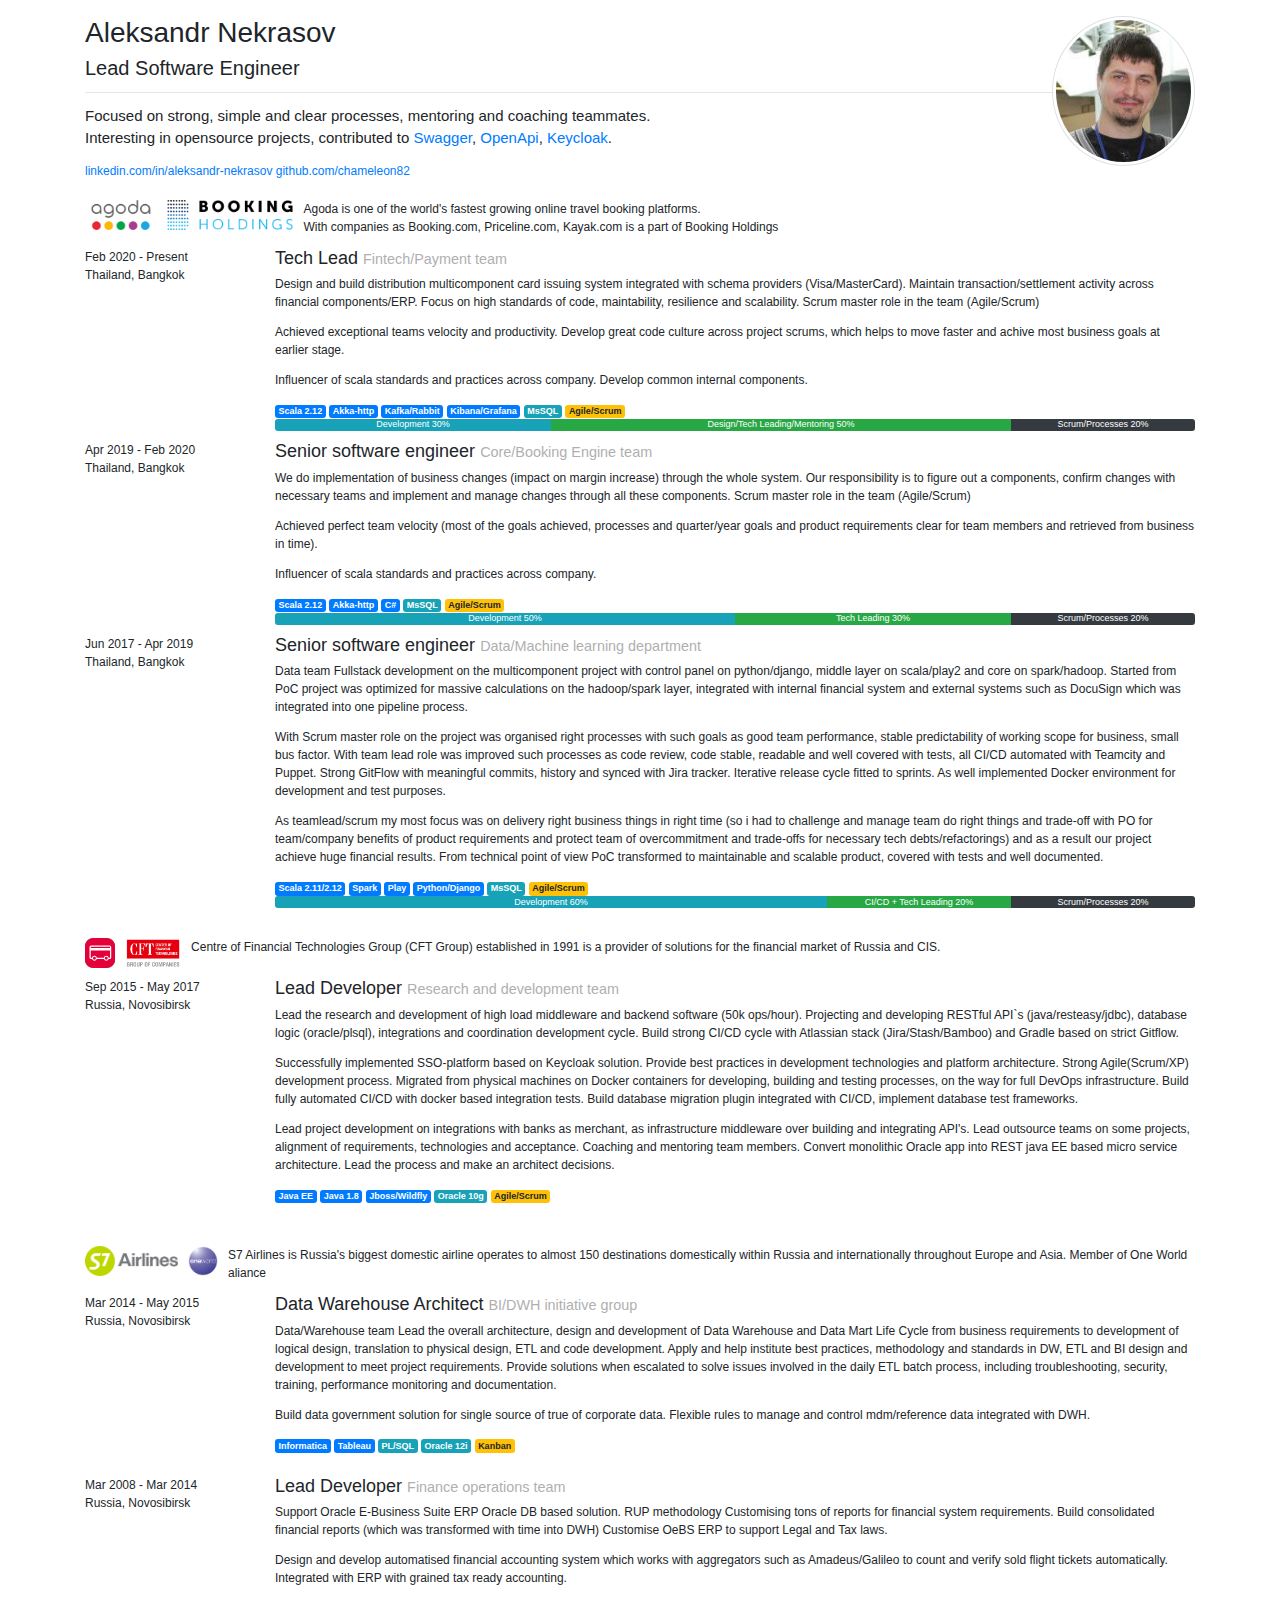
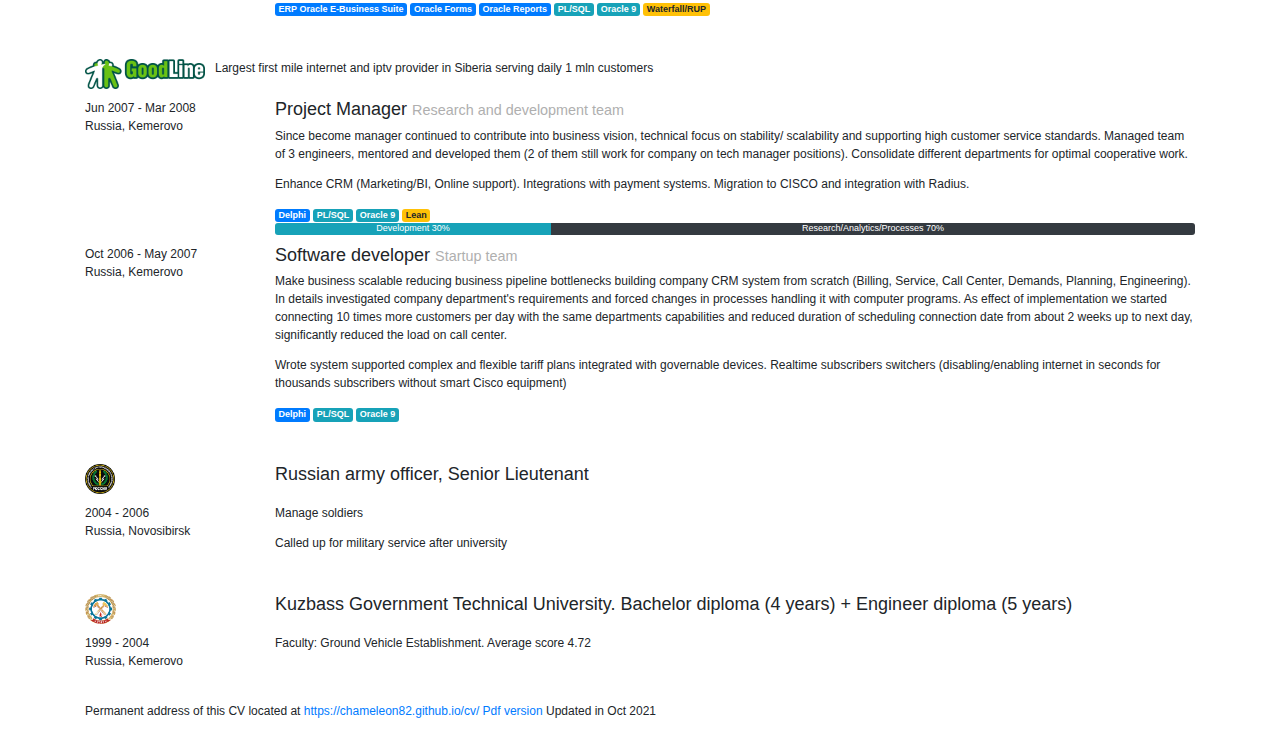
==== cv/index.html @ 29675633 "Update index.html" ====
<!doctype html>
<html xmlns="http://www.w3.org/1999/xhtml" lang="en">
<head>
    <title>Aleksandr Nekrasov CV</title>
    <meta charset="UTF-8">
    <meta name="viewport" content="width=device-width, initial-scale=1, shrink-to-fit=no">
    <meta property="og:url" content="http://chameleon82.github.io/cv/" />
    <meta property="og:title" content="Aleksandr Nekrasov CV" />
    <meta property="og:image" content="http://chameleon82.github.io/cv/cv/alex-cover.png" />
    <meta name="author" content="Aleksandr Nekrasov">

    <meta property="og:image:width" content="1200" />
    <meta property="og:image:height" content="627" />
    <link rel="stylesheet" href="https://stackpath.bootstrapcdn.com/bootstrap/4.3.1/css/bootstrap.min.css"
          integrity="sha384-ggOyR0iXCbMQv3Xipma34MD+dH/1fQ784/j6cY/iJTQUOhcWr7x9JvoRxT2MZw1T" crossorigin="anonymous">
    <link rel="stylesheet" href="https://use.fontawesome.com/releases/v5.7.0/css/all.css"
          integrity="sha384-lZN37f5QGtY3VHgisS14W3ExzMWZxybE1SJSEsQp9S+oqd12jhcu+A56Ebc1zFSJ" crossorigin="anonymous">
    <link rel="stylesheet" href="cv.css"/>
    <link rel="stylesheet" media="print" href="print.css"/>
</head>
<body>
<!-- Bingo. 
     You like to see source code and probably wanna know my web developer skills. 
     Yes, i can do web and love native javascript, but i passionate with backend more.
-->
<div class="container">
    <header class="row">
        <div class="col-12">
            <img src="cv/alex.png" class="rounded-circle photo float-right rounded img-thumbnail" alt="Aleksandr Nekrasov">
            <div>
                <h1>Aleksandr Nekrasov</h1>
                <h2>Lead Software Engineer</h2>
                <hr>
                <p class="lead">
                    Focused on strong, simple and clear processes, mentoring and coaching teammates.
                    <br>Interesting in opensource projects, contributed to 
                    <a target="swagger" href="https://github.com/swagger-api/swagger-codegen">Swagger</a>, 
                    <a target="openapi-generator" href="https://openapi-generator.tech/">OpenApi</a>,
                    <a target="keycloak" href="https://github.com/keycloak/keycloak">Keycloak</a>.
                </p>
                <i class="fab fa-linkedin"></i> <a target="linkedin"
                                                   href="https://www.linkedin.com/in/aleksandr-nekrasov">linkedin.com/in/aleksandr-nekrasov</a>
                <i class="fab fa-github"></i> <a target="github" href="https://github.com/chameleon82">github.com/chameleon82</a>
            </div>
        </div>
    </header>

    <section>
        <div class="row company">
            <div class="col-12">
                <div class="clearfix">
                    <a target="agoda.com" href="https://agoda.com" class="float-left logo"><img
                            src="cv/agoda-logo-v2.png"
                            class="holding" alt="Agoda"></a>
                    <a target="booking-holdings" href="https://www.bookingholdings.com/" class="float-left logo"><img
                            src="cv/booking_holdings.png" class="holding float-left" alt="Booking Holdings"></a>
                    <p>
                        Agoda is one of the world's fastest growing online travel booking platforms.<br>
                        With companies as Booking.com, Priceline.com, Kayak.com is a part of Booking Holdings
                    </p>
                </div>
            </div>
        </div>
        <div class="row">
            <div class="col-2">
                <p><i class="fas fa-calendar-day"></i> Feb 2020 - Present<br>
                    <i class="fas fa-map-marker-alt"></i> Thailand, Bangkok</p>
            </div>
            <div class="col-10">
                <h3>Tech Lead <span class="team">Fintech/Payment team</span></h3>
                <p>
                    Design and build distribution multicomponent card issuing system integrated with schema providers (Visa/MasterCard). 
                    Maintain transaction/settlement activity across financial components/ERP.
                    Focus on high standards of code, maintability, resilience and scalability.        
                    Scrum master role in the team (Agile/Scrum)
                </p>
                <p>
                    Achieved exceptional teams velocity and productivity. Develop great code culture across project scrums,
                    which helps to move faster and achive most business goals at earlier stage.
               </p>
                <p>
                    Influencer of scala standards and practices across company. Develop common internal components.
                </p>
                <span class="badge badge-primary">Scala 2.12</span> <span class="badge badge-primary">Akka-http</span>
                <span class="badge badge-primary">Kafka/Rabbit</span> <span class="badge badge-primary">Kibana/Grafana</span>
                <span class="badge badge-info">MsSQL</span>
                <span class="badge badge-warning">Agile/Scrum</span>

                <div class="progress">
                    <div class="progress-bar bg-info" role="progressbar" style="width: 30%" aria-valuenow="30"
                         aria-valuemin="0" aria-valuemax="100">Development 30%
                    </div>
                    <div class="progress-bar bg-success" role="progressbar" style="width: 50%" aria-valuenow="50"
                         aria-valuemin="0" aria-valuemax="100">Design/Tech Leading/Mentoring 50%
                    </div>
                    <div class="progress-bar bg-dark" role="progressbar" style="width: 20%" aria-valuenow="20"
                         aria-valuemin="0" aria-valuemax="100">Scrum/Processes 20%
                    </div>
                </div>

            </div>
        </div>
        <div class="row">
            <div class="col-2">
                <p><i class="fas fa-calendar-day"></i> Apr 2019 - Feb 2020<br>
                    <i class="fas fa-map-marker-alt"></i> Thailand, Bangkok</p>
            </div>
            <div class="col-10">
                <h3>Senior software engineer <span class="team">Core/Booking Engine team</span></h3>
                <p>
                    We do implementation of business changes (impact on margin increase) through the whole system. Our
                    responsibility is to figure out a components, confirm changes with necessary teams and implement and
                    manage changes through all these components.
                    Scrum master role in the team (Agile/Scrum)
                </p>
                <p>
                    Achieved perfect team velocity (most of the goals achieved, processes and quarter/year goals and
                    product requirements clear for team members and retrieved from business in time).
                </p>
                <p>
                    Influencer of scala standards and practices across company.
                </p>
                <span class="badge badge-primary">Scala 2.12</span> <span class="badge badge-primary">Akka-http</span>
                <span class="badge badge-primary">C#</span> <span class="badge badge-info">MsSQL</span>
                <span class="badge badge-warning">Agile/Scrum</span>

                <div class="progress">
                    <div class="progress-bar bg-info" role="progressbar" style="width: 50%" aria-valuenow="50"
                         aria-valuemin="0" aria-valuemax="100">Development 50%
                    </div>
                    <div class="progress-bar bg-success" role="progressbar" style="width: 30%" aria-valuenow="30"
                         aria-valuemin="0" aria-valuemax="100">Tech Leading 30%
                    </div>
                    <div class="progress-bar bg-dark" role="progressbar" style="width: 20%" aria-valuenow="20"
                         aria-valuemin="0" aria-valuemax="100">Scrum/Processes 20%
                    </div>
                </div>

            </div>
        </div>
        <div class="row">
            <div class="col-2">
                <p><i class="fas fa-calendar-day"></i> Jun 2017 - Apr 2019<br>
                    <i class="fas fa-map-marker-alt"></i> Thailand, Bangkok</p>
            </div>
            <div class="col-10">
                <h3>Senior software engineer <span class="team">Data/Machine learning department</span></h3>
                <p>
                    Data team
                    Fullstack development on the multicomponent project with control panel on python/django, middle
                    layer on scala/play2 and core on spark/hadoop.
                    Started from PoC project was optimized for massive calculations on the hadoop/spark layer,
                    integrated with internal financial system and external systems such as DocuSign which was integrated
                    into one pipeline process.
                </p>
                <p>
                    With Scrum master role on the project was organised right processes with such goals as good team
                    performance, stable predictability of working scope for business, small bus factor.
                    With team lead role was improved such processes as code review, code stable, readable and well
                    covered with tests, all CI/CD automated with Teamcity and Puppet. Strong GitFlow with meaningful
                    commits, history and synced with Jira tracker. Iterative release cycle fitted to sprints.
                    As well implemented Docker environment for development and test purposes.
                </p>
                <p>
                    As teamlead/scrum my most focus was on delivery right business things in right time (so i had to
                    challenge and manage team do right things and trade-off with PO for team/company benefits of product
                    requirements and protect team of overcommitment and trade-offs for necessary tech
                    debts/refactorings) and as a result our project achieve huge financial results. From technical point
                    of view PoC transformed to maintainable and scalable product, covered with tests and well
                    documented.
                </p>
                <span class="badge badge-primary">Scala 2.11/2.12</span> <span class="badge badge-primary">Spark</span>
                <span class="badge badge-primary">Play</span> <span class="badge badge-primary">Python/Django</span>
                <span class="badge badge-info">MsSQL</span>
                <span class="badge badge-warning">Agile/Scrum</span>

                <div class="progress">
                    <div class="progress-bar bg-info" role="progressbar" style="width: 60%" aria-valuenow="60"
                         aria-valuemin="0" aria-valuemax="100">Development 60%
                    </div>
                    <div class="progress-bar bg-success" role="progressbar" style="width: 20%" aria-valuenow="20"
                         aria-valuemin="0" aria-valuemax="100">CI/CD + Tech Leading 20%
                    </div>
                    <div class="progress-bar bg-dark" role="progressbar" style="width: 20%" aria-valuenow="20"
                         aria-valuemin="0" aria-valuemax="100">Scrum/Processes 20%
                    </div>
                </div>
            </div>
        </div>
    </section>


    <section>
        <div class="row company">
            <div class="col-12 clearfix">
                <div class="clearfix">
                    <a class="float-left logo" href="https://t-karta.ru"><img src="cv/40-t-card.svg" class="holding"
                                                                              alt="Transport Card"></a>
                    <a class="float-left logo" href="http://eng.cft.ru/Pages/index.aspx"><img src="cv/cft.png"
                                                                                              class="holding"
                                                                                              alt="Centre of Financial Technologies"></a>
                    <p>
                        Centre of Financial Technologies Group (CFT Group) established in 1991 is a provider of
                        solutions for the financial market of Russia and CIS.
                    </p>
                </div>
            </div>
        </div>
        <div class="row">
            <div class="col-2">
                <p><i class="fas fa-calendar-day"></i> Sep 2015 - May 2017<br>
                    <i class="fas fa-map-marker-alt"></i> Russia, Novosibirsk</p>
            </div>
            <div class="col-10">
                <h3>Lead Developer <span class="team">Research and development team</span></h3>
                <p>
                    Lead the research and development of high load middleware and backend software (50k ops/hour).
                    Projecting and developing RESTful API`s (java/resteasy/jdbc), database logic (oracle/plsql),
                    integrations and coordination development cycle. Build strong CI/CD cycle with Atlassian stack
                    (Jira/Stash/Bamboo) and Gradle based on strict Gitflow.
                </p>
                <p>
                    Successfully implemented SSO-platform based on Keycloak solution. Provide best practices in
                    development technologies and platform architecture. Strong Agile(Scrum/XP) development process.
                    Migrated from physical machines on Docker containers for developing, building and testing processes,
                    on the way for full DevOps infrastructure. Build fully automated CI/CD with docker based
                    integration tests.
                    Build database migration plugin integrated with CI/CD, implement database test frameworks.
                </p>
                <p>
                    Lead project development on integrations with banks as merchant, as infrastructure middleware
                    over building and integrating API's.
                    Lead outsource teams on some projects, alignment of requirements, technologies and acceptance.
                    Coaching and mentoring team members.
                    Convert monolithic Oracle app into REST java EE based micro service architecture.
                    Lead the process and make an architect decisions.
                </p>
                <p>
                    <span class="badge badge-primary">Java EE</span> <span class="badge badge-primary">Java 1.8</span>
                    <span class="badge badge-primary">Jboss/Wildfly</span>
                    <span class="badge badge-info">Oracle 10g</span>
                    <span class="badge badge-warning">Agile/Scrum</span>
                </p>
            </div>
        </div>
    </section>


    <section>
        <div class="row company">
            <div class="col-12 clearfix">
                <div class="company clearfix">
                    <a href="https://s7.ru" class="logo float-left"><img src="cv/s7.png" class="holding"
                                                                         alt="S7 Airlines"></a>
                    <a href="https://oneworld.com" class="logo float-left"><img src="cv/oneworld.png" class="holding"
                                                                                alt="One World"></a>
                    <p>
                        S7 Airlines is Russia's biggest domestic airline operates to almost 150 destinations
                        domestically within Russia and internationally throughout Europe and Asia.
                        Member of One World aliance
                    </p>
                </div>
            </div>
        </div>
        <div class="row">
            <div class="col-2">
                <p><i class="fas fa-calendar-day"></i> Mar 2014 - May 2015<br>
                    <i class="fas fa-map-marker-alt"></i> Russia, Novosibirsk</p>
            </div>
            <div class="col-10">
                <h3>Data Warehouse Architect <span class="team">BI/DWH initiative group</span></h3>
                <p>
                    Data/Warehouse team
                    Lead the overall architecture, design and development of Data Warehouse and Data Mart Life Cycle
                    from business requirements to development of logical design, translation to physical design, ETL and
                    code development. Apply and help institute best practices, methodology and standards in DW, ETL and
                    BI design and development to meet project requirements. Provide solutions when escalated to solve
                    issues involved in the daily ETL batch process, including troubleshooting, security, training,
                    performance monitoring and documentation.
                </p>
                <p>
                    Build data government solution for single source of true of corporate data. Flexible
                    rules to manage and control mdm/reference data integrated with DWH.
                </p>
                <p>
                    <span class="badge badge-primary">Informatica</span> <span
                        class="badge badge-primary">Tableau</span>
                    <span class="badge badge-info">PL/SQL</span> <span class="badge badge-info">Oracle 12i</span>
                    <span class="badge badge-warning">Kanban</span>
                </p>
            </div>
        </div>
        <div class="row">
            <div class="col-2">
                <p><i class="fas fa-calendar-day"></i> Mar 2008 - Mar 2014<br>
                    <i class="fas fa-map-marker-alt"></i> Russia, Novosibirsk</p>
            </div>
            <div class="col-10">
                <div>
                    <h3>Lead Developer <span class="team">Finance operations team</span></h3>
                    <p>
                        Support Oracle E-Business Suite ERP Oracle DB based solution. RUP methodology
                        Customising tons of reports for financial system requirements.
                        Build consolidated financial reports (which was transformed with time into DWH)
                        Customise OeBS ERP to support Legal and Tax laws.
                    </p>
                    <p>
                        Design and develop automatised financial accounting system which works with aggregators such as
                        Amadeus/Galileo to count and verify sold flight tickets automatically. Integrated with ERP with
                        grained tax ready accounting.
                    </p>
                    <p>
                        <span class="badge badge-primary">ERP Oracle E-Business Suite</span> <span
                            class="badge badge-primary">Oracle Forms</span>
                        <span class="badge badge-primary">Oracle Reports</span>
                        <span class="badge badge-info">PL/SQL</span> <span class="badge badge-info">Oracle 9</span>
                        <span class="badge badge-warning">Waterfall/RUP</span>
                    </p>
                </div>
            </div>
        </div>
    </section>

    <section>
        <div class="row company">
            <div class="col-12 clearfix">
                <div class="clearfix">
                    <a href="https://goodline.info" class="logo float-left"><img src="cv/goodline-logo.png"
                                                                                 class="holding"
                                                                                 alt="Goodline"></a>
                    <p>Largest first mile internet and iptv provider in Siberia serving daily 1 mln customers</p>
                </div>
            </div>
        </div>
        <div class="row">
            <div class="col-2">
                <p><i class="fas fa-calendar-day"></i> Jun 2007 - Mar 2008<br>
                    <i class="fas fa-map-marker-alt"></i> Russia, Kemerovo</p>
            </div>
            <div class="col-10">
                <h3>Project Manager <span class="team">Research and development team</span></h3>
                <p>
                    Since become manager continued to contribute into business vision, technical focus on stability/
                    scalability and supporting high customer service standards. Managed team of 3 engineers,
                    mentored and developed them (2 of them still work for company on tech manager positions).
                    Consolidate different departments for optimal cooperative work.</p>
                <p>
                    Enhance CRM (Marketing/BI, Online support). Integrations with payment systems. Migration
                    to CISCO and integration with Radius.
                </p>
                <span class="badge badge-primary">Delphi</span>
                <span class="badge badge-info">PL/SQL</span> <span class="badge badge-info">Oracle 9</span>
                <span class="badge badge-warning">Lean</span>
                <div class="progress">
                    <div class="progress-bar bg-info" role="progressbar" style="width: 30%" aria-valuenow="30"
                         aria-valuemin="0" aria-valuemax="100">Development 30%
                    </div>
                    <div class="progress-bar bg-dark" role="progressbar" style="width: 70%" aria-valuenow="70"
                         aria-valuemin="0" aria-valuemax="100">Research/Analytics/Processes 70%
                    </div>
                </div>
            </div>
        </div>
        <div class="row">
            <div class="col-2">
                <p><i class="fas fa-calendar-day"></i> Oct 2006 - May 2007<br>
                    <i class="fas fa-map-marker-alt"></i> Russia, Kemerovo</p>
            </div>
            <div class="col-10">
                <h3>Software developer <span class="team">Startup team</span></h3>
                <p>
                    Make business scalable reducing business pipeline bottlenecks building company CRM system from
                    scratch (Billing, Service, Call Center, Demands, Planning, Engineering).
                    In details investigated company department's requirements and forced changes in processes handling
                    it with computer programs. As effect of implementation we started connecting 10 times more customers
                    per day with the same departments capabilities and reduced duration of scheduling connection date
                    from about 2 weeks up to next day, significantly reduced the load on call center.
                </p>
                <p>
                    Wrote system supported complex and flexible tariff plans integrated with governable devices.
                    Realtime subscribers switchers (disabling/enabling internet in seconds for
                    thousands subscribers without smart Cisco equipment)
                </p>
                <p>
                    <span class="badge badge-primary">Delphi</span>
                    <span class="badge badge-info">PL/SQL</span> <span class="badge badge-info">Oracle 9</span>
                </p>
            </div>
        </div>
    </section>

    <section>
        <div class="row company">
            <div class="col-2 clearfix">
                <div class="clearfix">
                    <img src="cv/rvsn.jpg" class="holding" alt="Rvsn">
                </div>
            </div>
            <div class="col-10">
                <h3>Russian army officer, Senior Lieutenant</h3>
            </div>
        </div>
        <div class="row">
            <div class="col-2">
                <p><i class="fas fa-calendar-day"></i> 2004 - 2006<br>
                    <i class="fas fa-map-marker-alt"></i> Russia, Novosibirsk</p>
            </div>
            <div class="col-10">
                <p>Manage soldiers</p>
                <p>Called up for military service after university</p>
            </div>
        </div>
    </section>

    <section>
        <div class="row company">
            <div class="col-2 clearfix">
                <div class="clearfix">
                    <a href="https://www.kuzstu.ru/" target="kuzstu"><img src="cv/kuzstu.png" class="holding"
                                                                          alt="KuzSTU"></a>
                </div>
            </div>
            <div class="col-10">
                <h3>Kuzbass Government Technical University. Bachelor diploma (4 years) + Engineer diploma (5 years)</h3>
            </div>
        </div>
        <div class="row">
            <div class="col-2">
                <p><i class="fas fa-calendar-day"></i> 1999 - 2004<br>
                    <i class="fas fa-map-marker-alt"></i> Russia, Kemerovo</p>
            </div>
            <div class="col-10">
                <p>Faculty: Ground Vehicle Establishment. Average score 4.72</p>
            </div>
        </div>
    </section>

    <p>
        Permanent address of this CV located at <a href="https://chameleon82.github.io/cv/">https://chameleon82.github.io/cv/</a>
        <a href="https://chameleon82.github.io/cv/Aleksandr-Nekrasov-CV.pdf">Pdf version</a>
        Updated in Oct 2021
    </p>
</div>
</body>
</html>
---- cv/cv.css ----
html, body {
  font-size: 12px;
}

sectio{
 background-color: #f8f9fa;
}

section img {
  width: 90px;
  max-height: 90px;
}

.photo {
  max-width: 150px;
  max-height: 150px;
}

h1 {
  font-size: 28px;
}

h2 {
  font-size: 20px;
}

h3 {
  font-size: 18px;
}

.container > section {
  border-left: 0px solid;
  margin-top: 20px;
  margin-bottom: 20px;
}}

.lead {
  font-size: 14px;
}

header {
margin-top:16px;
margin-bottom:16px;
}

img.holding {
 height: 30px;
 width: auto;
 }

.company {
 min-height: 40px;
}

a.logo {
 margin-right: 10px;
}

.team {
  color: #afafaf;
  font-size: 80%;
}

.container > section > div.row:not(.company) > div:nth-child(2n) {
    padding-bottom: 10px;
}

@media print {
    @page {
        margin-top: 0;
        margin-bottom: 0;
    }
    body {
        padding-top: 72px;
        padding-bottom: 72px ;
    }
}
---- cv/print.css ----
@page { size: letter;  margin-top: 4mm;margin-bottom: 4mm }
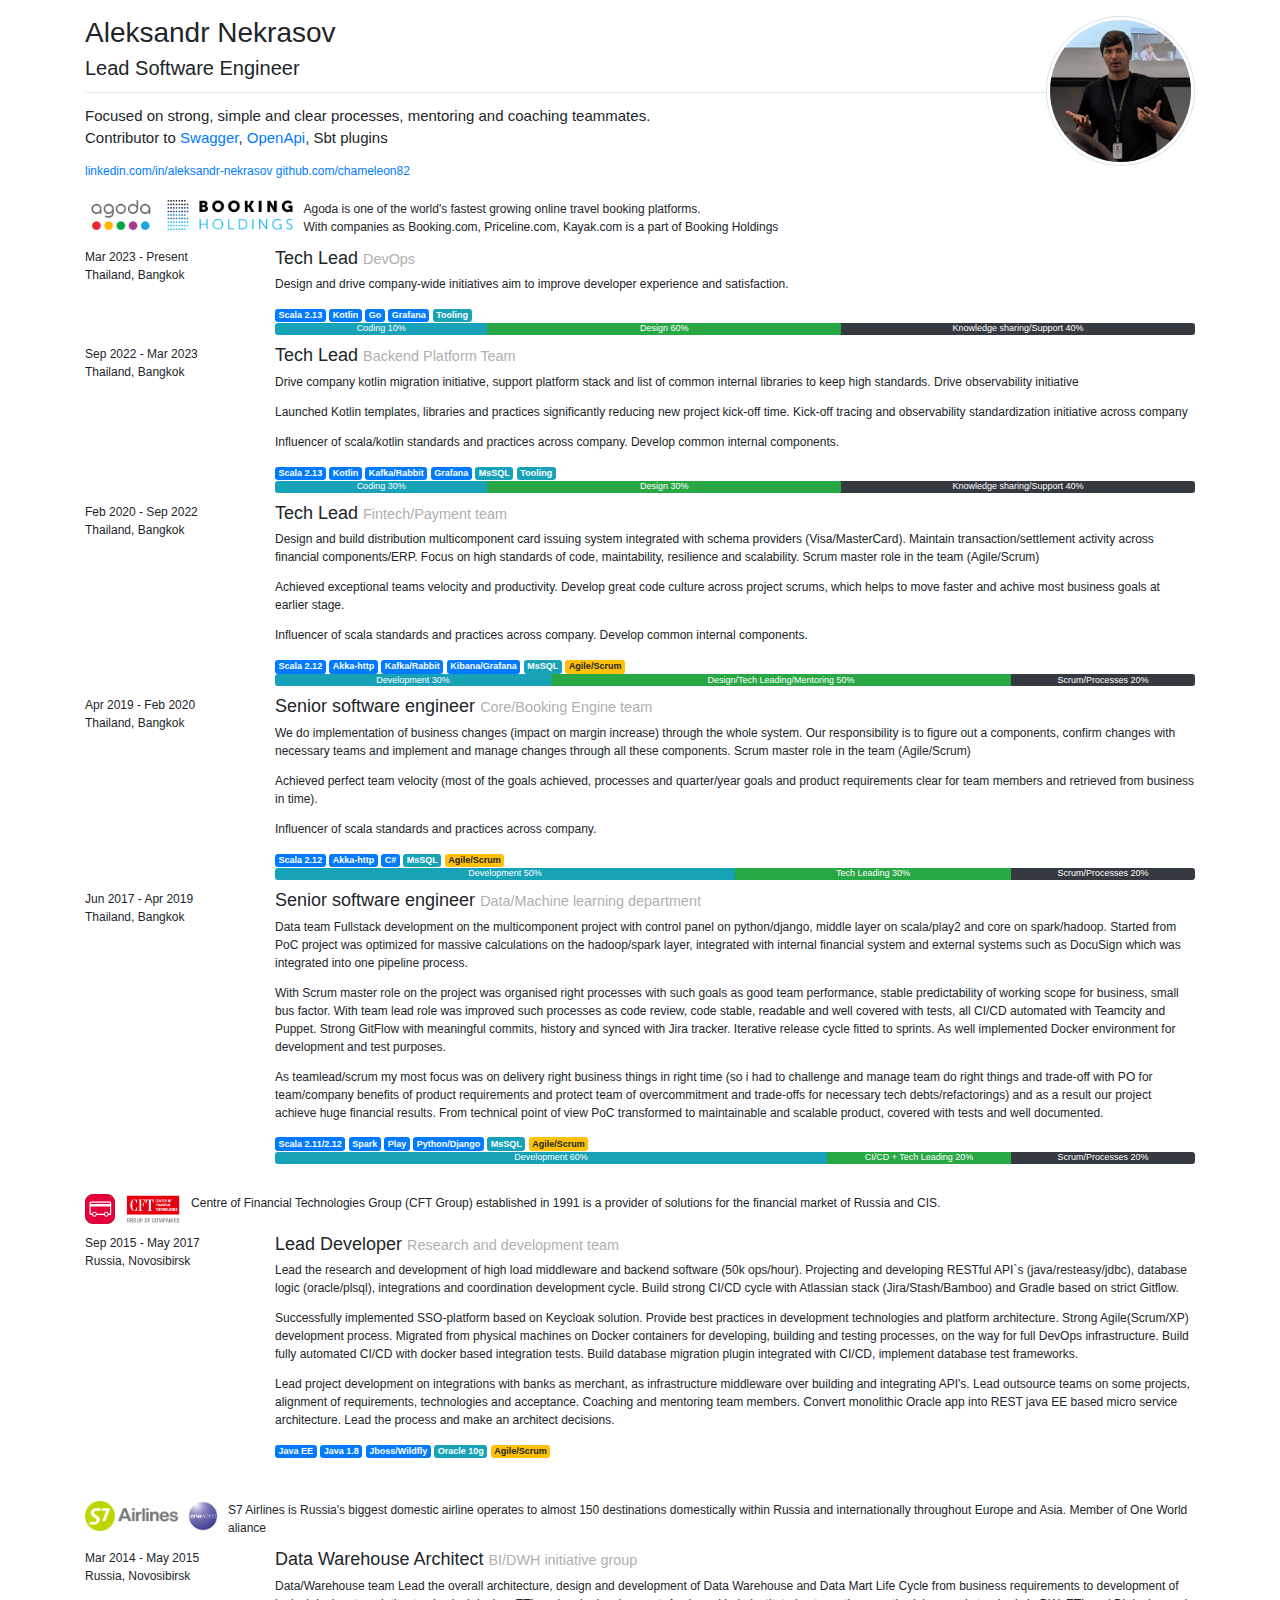
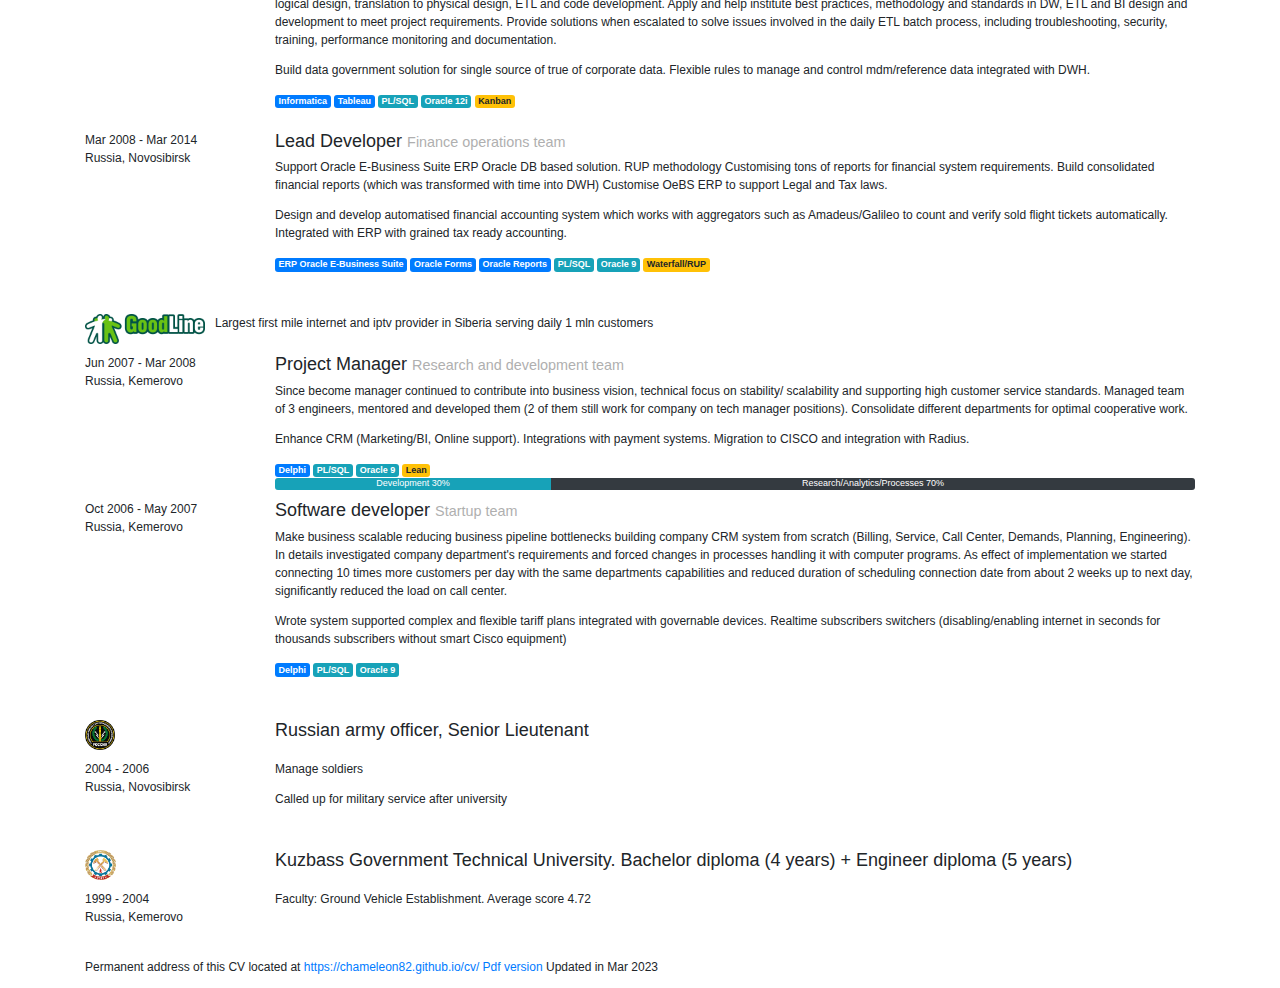
==== commit 7f2dff0b: "updated mar 2023" ====
--- a/cv/index.html
+++ b/cv/index.html
@@ -4,13 +4,13 @@
     <title>Aleksandr Nekrasov CV</title>
     <meta charset="UTF-8">
     <meta name="viewport" content="width=device-width, initial-scale=1, shrink-to-fit=no">
-    <meta property="og:url" content="http://chameleon82.github.io/cv/" />
-    <meta property="og:title" content="Aleksandr Nekrasov CV" />
-    <meta property="og:image" content="http://chameleon82.github.io/cv/cv/alex-cover.png" />
+    <meta property="og:url" content="http://chameleon82.github.io/cv/"/>
+    <meta property="og:title" content="Aleksandr Nekrasov CV"/>
+    <meta property="og:image" content="http://chameleon82.github.io/cv/cv/alex-cover.jpg"/>
     <meta name="author" content="Aleksandr Nekrasov">
 
-    <meta property="og:image:width" content="1200" />
-    <meta property="og:image:height" content="627" />
+    <meta property="og:image:width" content="1200"/>
+    <meta property="og:image:height" content="627"/>
     <link rel="stylesheet" href="https://stackpath.bootstrapcdn.com/bootstrap/4.3.1/css/bootstrap.min.css"
           integrity="sha384-ggOyR0iXCbMQv3Xipma34MD+dH/1fQ784/j6cY/iJTQUOhcWr7x9JvoRxT2MZw1T" crossorigin="anonymous">
     <link rel="stylesheet" href="https://use.fontawesome.com/releases/v5.7.0/css/all.css"
@@ -26,17 +26,18 @@
 <div class="container">
     <header class="row">
         <div class="col-12">
-            <img src="cv/alex.png" class="rounded-circle photo float-right rounded img-thumbnail" alt="Aleksandr Nekrasov">
+            <img src="cv/alex.png" class="rounded-circle photo float-right rounded img-thumbnail"
+                 alt="Aleksandr Nekrasov">
             <div>
                 <h1>Aleksandr Nekrasov</h1>
                 <h2>Lead Software Engineer</h2>
                 <hr>
                 <p class="lead">
                     Focused on strong, simple and clear processes, mentoring and coaching teammates.
-                    <br>Interesting in opensource projects, contributed to 
-                    <a target="swagger" href="https://github.com/swagger-api/swagger-codegen">Swagger</a>, 
+                    <br>Contributor to
+                    <a target="swagger" href="https://github.com/swagger-api/swagger-codegen">Swagger</a>,
                     <a target="openapi-generator" href="https://openapi-generator.tech/">OpenApi</a>,
-                    <a target="keycloak" href="https://github.com/keycloak/keycloak">Keycloak</a>.
+                    Sbt plugins
                 </p>
                 <i class="fab fa-linkedin"></i> <a target="linkedin"
                                                    href="https://www.linkedin.com/in/aleksandr-nekrasov">linkedin.com/in/aleksandr-nekrasov</a>
@@ -63,26 +64,97 @@
         </div>
         <div class="row">
             <div class="col-2">
-                <p><i class="fas fa-calendar-day"></i> Feb 2020 - Present<br>
+                <p><i class="fas fa-calendar-day"></i>Mar 2023 - Present<br>
                     <i class="fas fa-map-marker-alt"></i> Thailand, Bangkok</p>
             </div>
             <div class="col-10">
+                <h3>Tech Lead <span class="team">DevOps</span></h3>
+                <p>
+                    Design and drive company-wide initiatives aim to improve developer experience and satisfaction.
+                </p>
+                <span class="badge badge-primary">Scala 2.13</span>
+                <span class="badge badge-primary">Kotlin</span>
+                <span class="badge badge-primary">Go</span>
+                <span class="badge badge-primary">Grafana</span>
+                <span class="badge badge-info">Tooling</span>
+
+                <div class="progress">
+                    <div class="progress-bar bg-info" role="progressbar" style="width: 30%" aria-valuenow="10"
+                         aria-valuemin="0" aria-valuemax="100">Coding 10%
+                    </div>
+                    <div class="progress-bar bg-success" role="progressbar" style="width: 50%" aria-valuenow="60"
+                         aria-valuemin="0" aria-valuemax="100">Design 60%
+                    </div>
+                    <div class="progress-bar bg-dark" role="progressbar" style="width: 50%" aria-valuenow="30"
+                         aria-valuemin="0" aria-valuemax="100">Knowledge sharing/Support 40%
+                    </div>
+                </div>
+            </div>
+        </div>
+        <div class="row">
+            <div class="col-2">
+                <p><i class="fas fa-calendar-day"></i> Sep 2022 - Mar 2023<br>
+                    <i class="fas fa-map-marker-alt"></i> Thailand, Bangkok</p>
+            </div>
+            <div class="col-10">
+                <h3>Tech Lead <span class="team">Backend Platform Team</span></h3>
+                <p>
+                    Drive company kotlin migration initiative, support platform stack and list of common internal
+                    libraries to keep high standards. Drive observability initiative
+                </p>
+                <p>
+                    Launched Kotlin templates, libraries and practices significantly reducing new project kick-off time.
+                    Kick-off tracing and observability standardization initiative across company
+                </p>
+                <p>
+                    Influencer of scala/kotlin standards and practices across company. Develop common internal
+                    components.
+                </p>
+                <span class="badge badge-primary">Scala 2.13</span>
+                <span class="badge badge-primary">Kotlin</span>
+                <span class="badge badge-primary">Kafka/Rabbit</span>
+                <span class="badge badge-primary">Grafana</span>
+                <span class="badge badge-info">MsSQL</span>
+                <span class="badge badge-info">Tooling</span>
+
+                <div class="progress">
+                    <div class="progress-bar bg-info" role="progressbar" style="width: 30%" aria-valuenow="30"
+                         aria-valuemin="0" aria-valuemax="100">Coding 30%
+                    </div>
+                    <div class="progress-bar bg-success" role="progressbar" style="width: 50%" aria-valuenow="40"
+                         aria-valuemin="0" aria-valuemax="100">Design 30%
+                    </div>
+                    <div class="progress-bar bg-dark" role="progressbar" style="width: 50%" aria-valuenow="30"
+                         aria-valuemin="0" aria-valuemax="100">Knowledge sharing/Support 40%
+                    </div>
+                </div>
+            </div>
+        </div>
+        <div class="row">
+            <div class="col-2">
+                <p><i class="fas fa-calendar-day"></i> Feb 2020 - Sep 2022<br>
+                    <i class="fas fa-map-marker-alt"></i> Thailand, Bangkok</p>
+            </div>
+            <div class="col-10">
                 <h3>Tech Lead <span class="team">Fintech/Payment team</span></h3>
                 <p>
-                    Design and build distribution multicomponent card issuing system integrated with schema providers (Visa/MasterCard). 
+                    Design and build distribution multicomponent card issuing system integrated with schema providers
+                    (Visa/MasterCard).
                     Maintain transaction/settlement activity across financial components/ERP.
-                    Focus on high standards of code, maintability, resilience and scalability.        
+                    Focus on high standards of code, maintability, resilience and scalability.
                     Scrum master role in the team (Agile/Scrum)
                 </p>
                 <p>
-                    Achieved exceptional teams velocity and productivity. Develop great code culture across project scrums,
+                    Achieved exceptional teams velocity and productivity. Develop great code culture across project
+                    scrums,
                     which helps to move faster and achive most business goals at earlier stage.
-               </p>
+                </p>
                 <p>
                     Influencer of scala standards and practices across company. Develop common internal components.
                 </p>
                 <span class="badge badge-primary">Scala 2.12</span> <span class="badge badge-primary">Akka-http</span>
-                <span class="badge badge-primary">Kafka/Rabbit</span> <span class="badge badge-primary">Kibana/Grafana</span>
+                <span class="badge badge-primary">Kafka/Rabbit</span> <span
+                    class="badge badge-primary">Kibana/Grafana</span>
                 <span class="badge badge-info">MsSQL</span>
                 <span class="badge badge-warning">Agile/Scrum</span>
 
@@ -421,7 +493,8 @@
                 </div>
             </div>
             <div class="col-10">
-                <h3>Kuzbass Government Technical University. Bachelor diploma (4 years) + Engineer diploma (5 years)</h3>
+                <h3>Kuzbass Government Technical University. Bachelor diploma (4 years) + Engineer diploma (5
+                    years)</h3>
             </div>
         </div>
         <div class="row">
@@ -438,7 +511,7 @@
     <p>
         Permanent address of this CV located at <a href="https://chameleon82.github.io/cv/">https://chameleon82.github.io/cv/</a>
         <a href="https://chameleon82.github.io/cv/Aleksandr-Nekrasov-CV.pdf">Pdf version</a>
-        Updated in Oct 2021
+        Updated in Mar 2023
     </p>
 </div>
 </body>
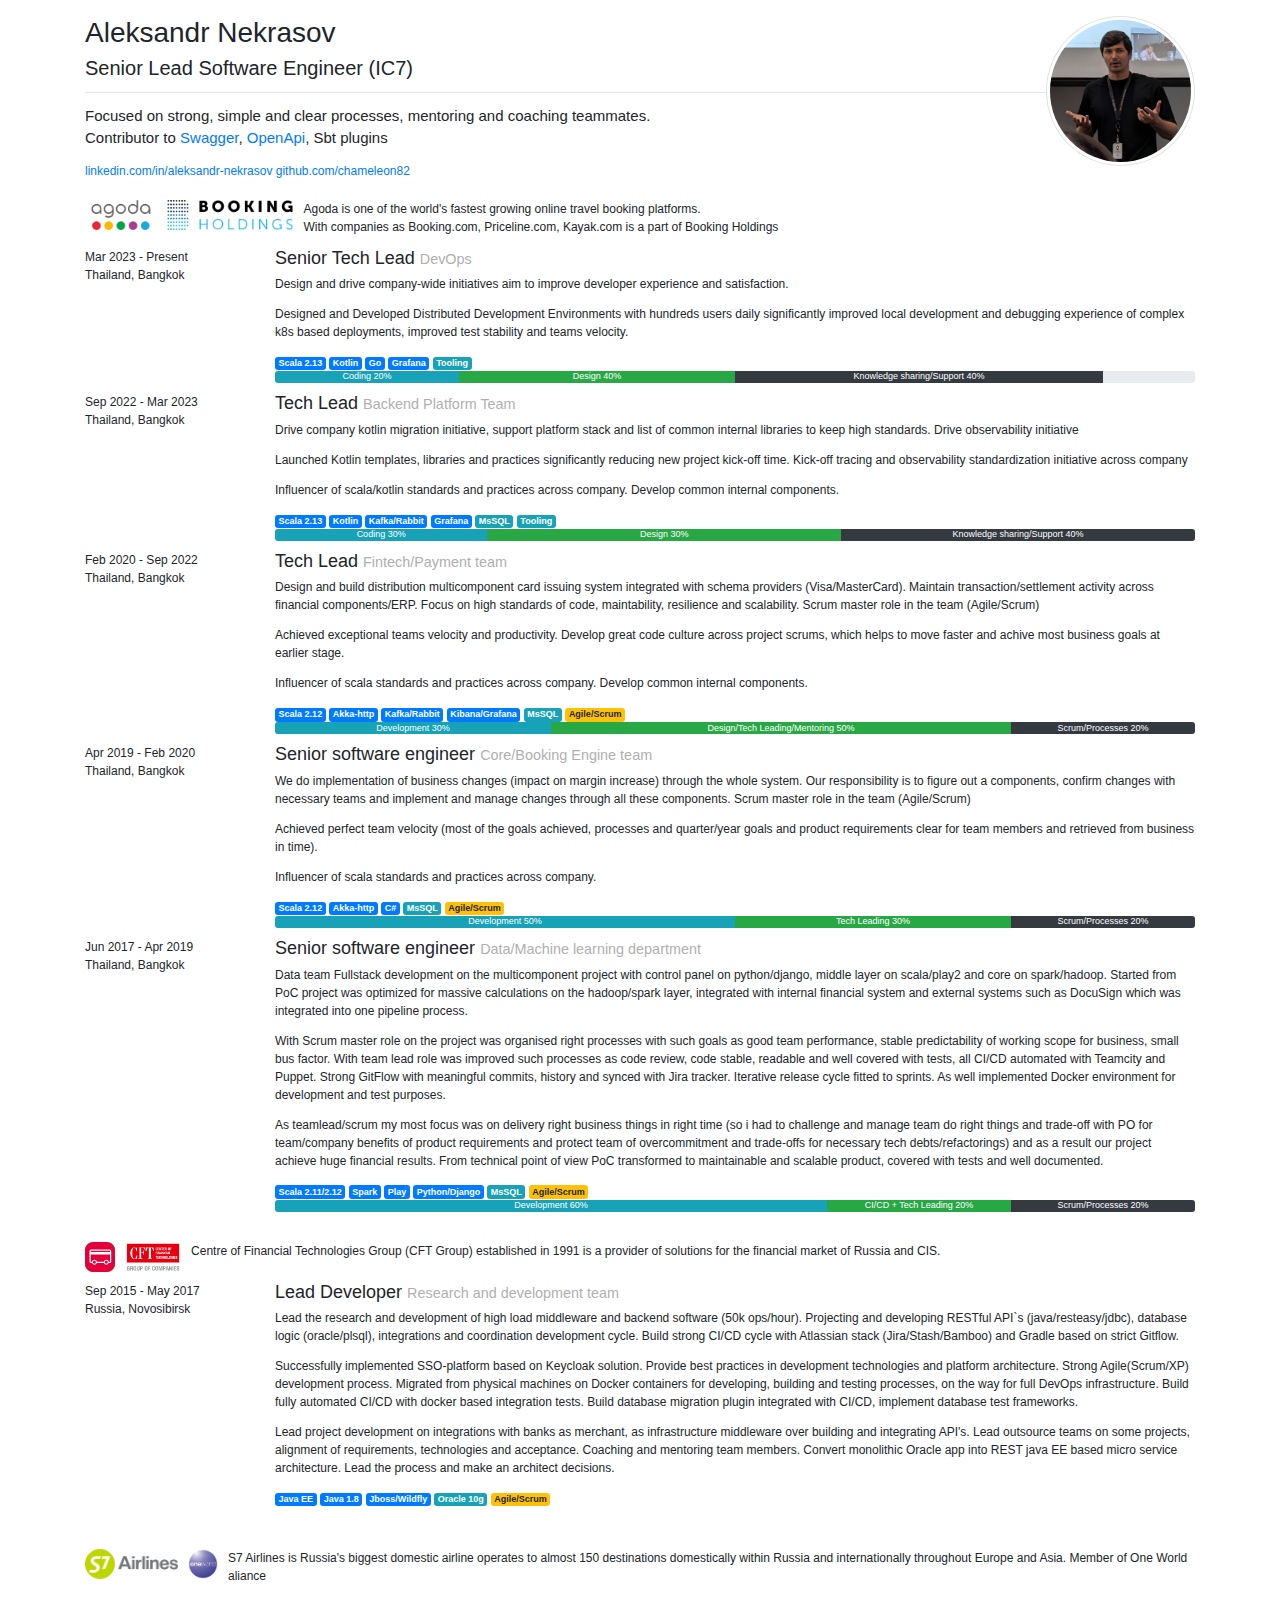
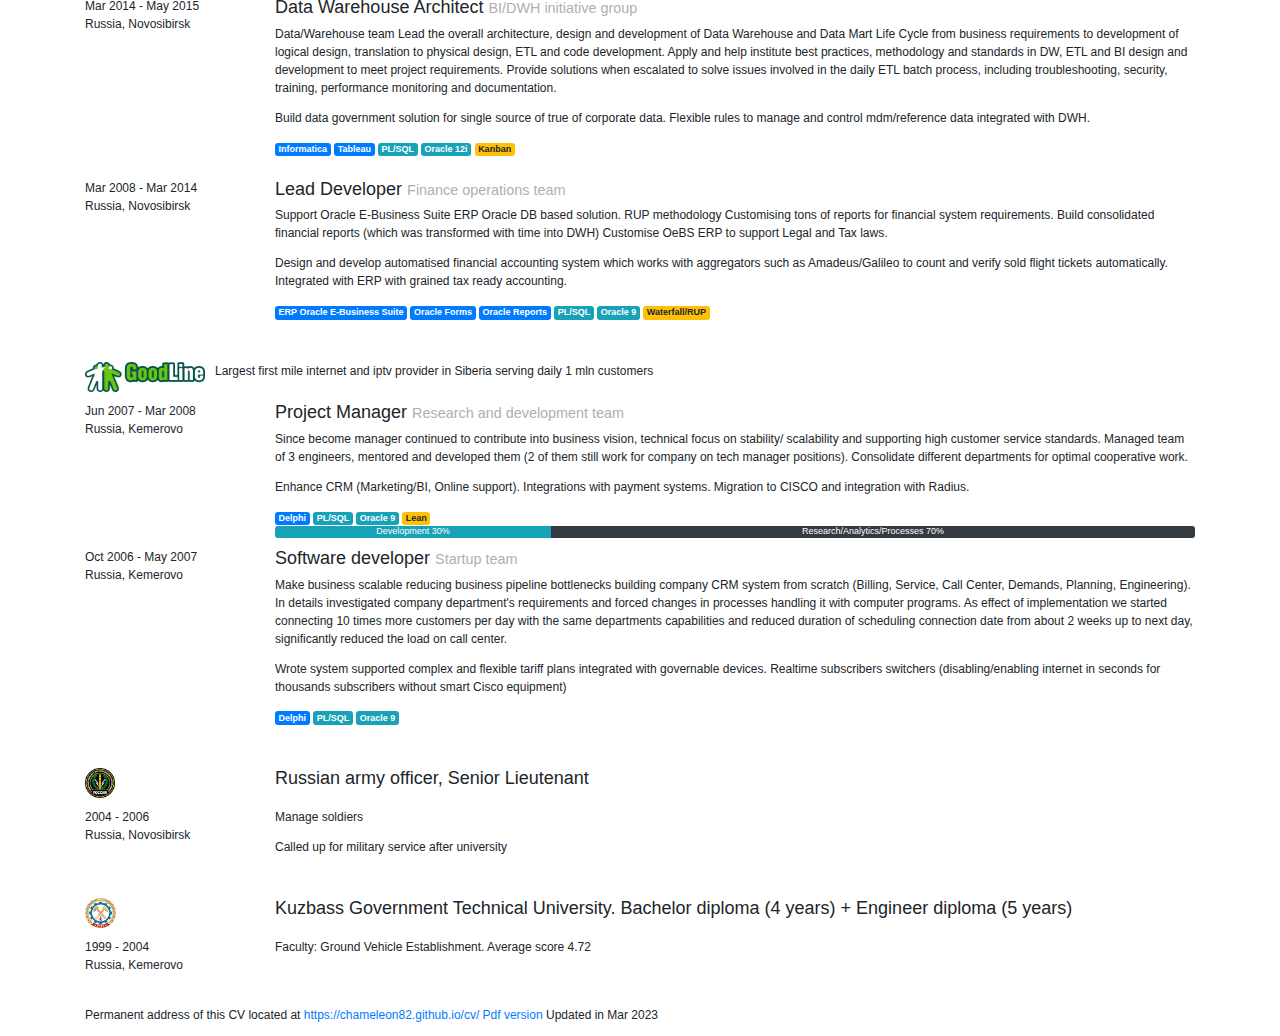
==== commit f98031eb: "Update index.html" ====
--- a/cv/index.html
+++ b/cv/index.html
@@ -30,7 +30,7 @@
                  alt="Aleksandr Nekrasov">
             <div>
                 <h1>Aleksandr Nekrasov</h1>
-                <h2>Lead Software Engineer</h2>
+                <h2>Senior Lead Software Engineer (IC7)</h2>
                 <hr>
                 <p class="lead">
                     Focused on strong, simple and clear processes, mentoring and coaching teammates.
@@ -68,9 +68,11 @@
                     <i class="fas fa-map-marker-alt"></i> Thailand, Bangkok</p>
             </div>
             <div class="col-10">
-                <h3>Tech Lead <span class="team">DevOps</span></h3>
+                <h3>Senior Tech Lead <span class="team">DevOps</span></h3>
                 <p>
                     Design and drive company-wide initiatives aim to improve developer experience and satisfaction.
+                </p><p>
+                    Designed and Developed Distributed Development Environments with hundreds users daily significantly improved local development and debugging experience of complex k8s based deployments, improved test stability and teams velocity.
                 </p>
                 <span class="badge badge-primary">Scala 2.13</span>
                 <span class="badge badge-primary">Kotlin</span>
@@ -79,13 +81,13 @@
                 <span class="badge badge-info">Tooling</span>
 
                 <div class="progress">
-                    <div class="progress-bar bg-info" role="progressbar" style="width: 30%" aria-valuenow="10"
-                         aria-valuemin="0" aria-valuemax="100">Coding 10%
-                    </div>
-                    <div class="progress-bar bg-success" role="progressbar" style="width: 50%" aria-valuenow="60"
-                         aria-valuemin="0" aria-valuemax="100">Design 60%
-                    </div>
-                    <div class="progress-bar bg-dark" role="progressbar" style="width: 50%" aria-valuenow="30"
+                    <div class="progress-bar bg-info" role="progressbar" style="width: 20%" aria-valuenow="20"
+                         aria-valuemin="0" aria-valuemax="100">Coding 20%
+                    </div>
+                    <div class="progress-bar bg-success" role="progressbar" style="width: 30%" aria-valuenow="30"
+                         aria-valuemin="0" aria-valuemax="100">Design 40%
+                    </div>
+                    <div class="progress-bar bg-dark" role="progressbar" style="width: 40%" aria-valuenow="40"
                          aria-valuemin="0" aria-valuemax="100">Knowledge sharing/Support 40%
                     </div>
                 </div>
@@ -121,10 +123,10 @@
                     <div class="progress-bar bg-info" role="progressbar" style="width: 30%" aria-valuenow="30"
                          aria-valuemin="0" aria-valuemax="100">Coding 30%
                     </div>
-                    <div class="progress-bar bg-success" role="progressbar" style="width: 50%" aria-valuenow="40"
+                    <div class="progress-bar bg-success" role="progressbar" style="width: 50%" aria-valuenow="50"
                          aria-valuemin="0" aria-valuemax="100">Design 30%
                     </div>
-                    <div class="progress-bar bg-dark" role="progressbar" style="width: 50%" aria-valuenow="30"
+                    <div class="progress-bar bg-dark" role="progressbar" style="width: 50%" aria-valuenow="50"
                          aria-valuemin="0" aria-valuemax="100">Knowledge sharing/Support 40%
                     </div>
                 </div>
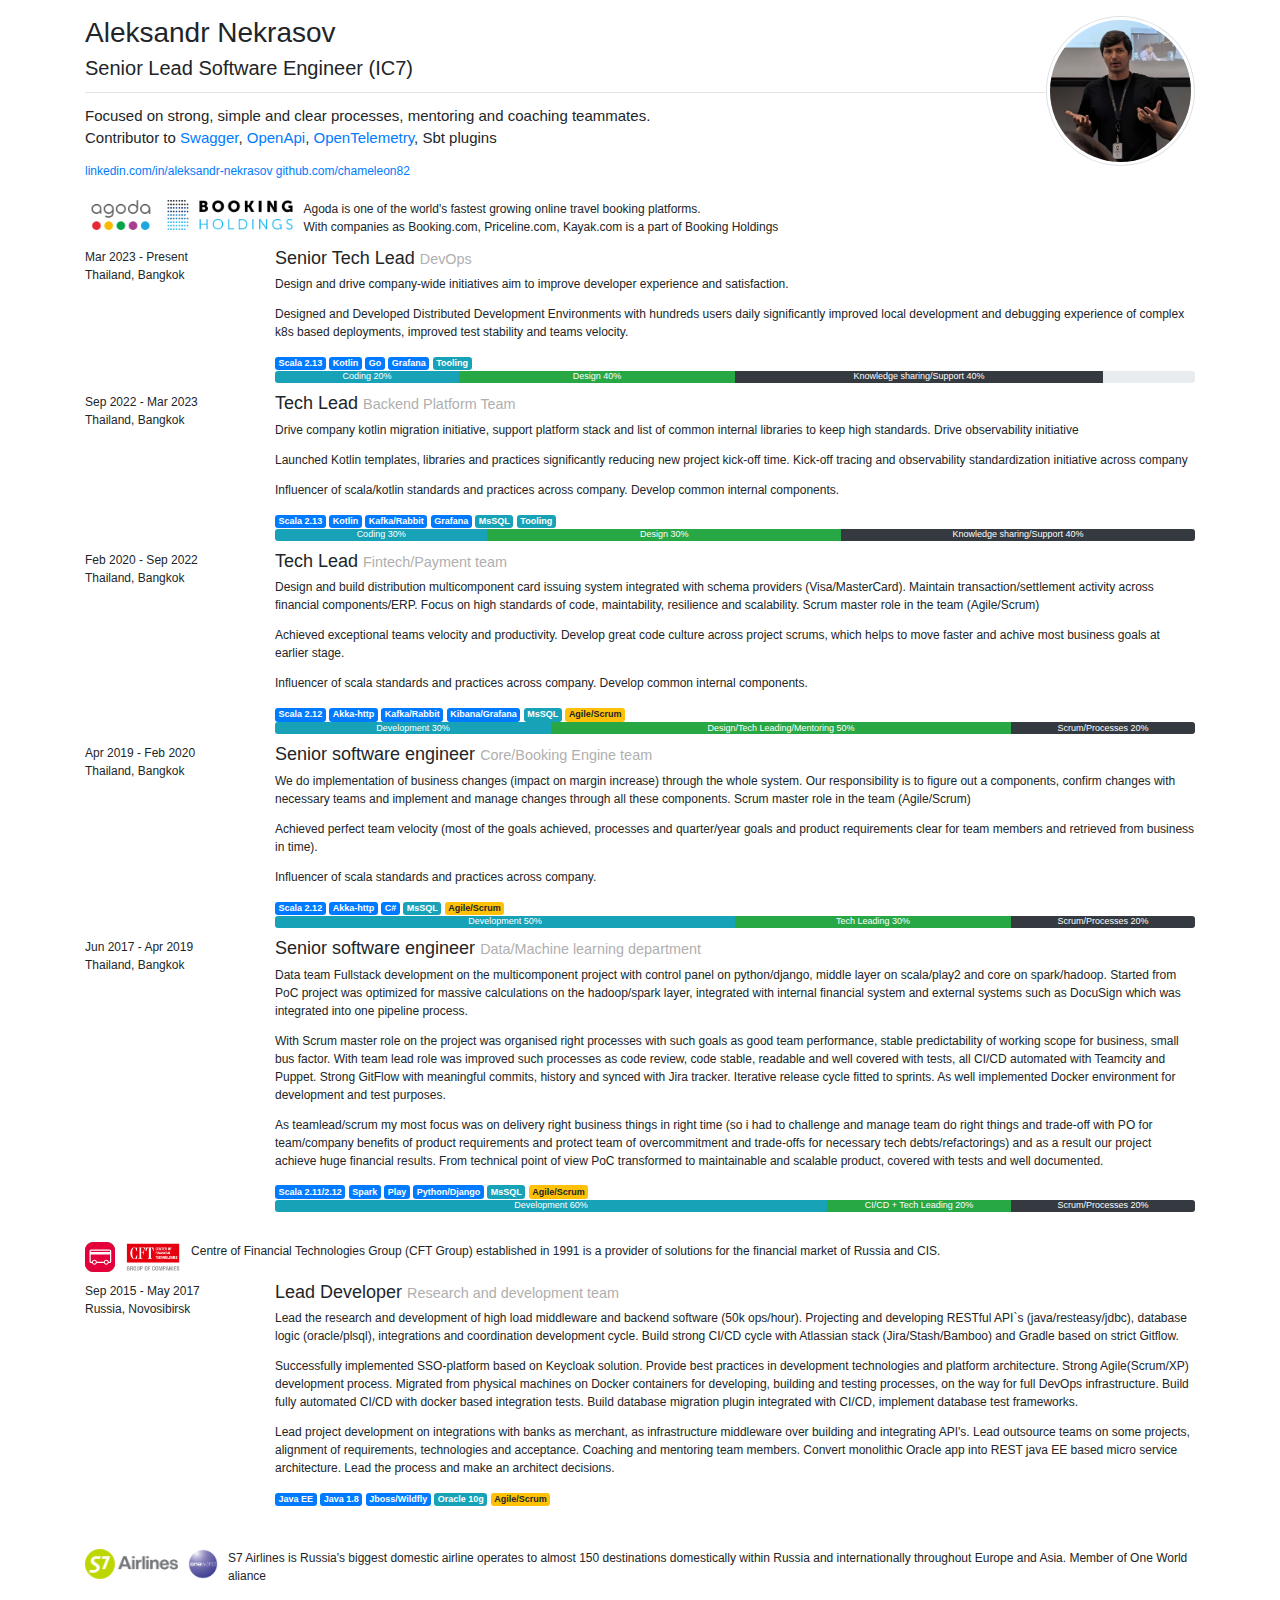
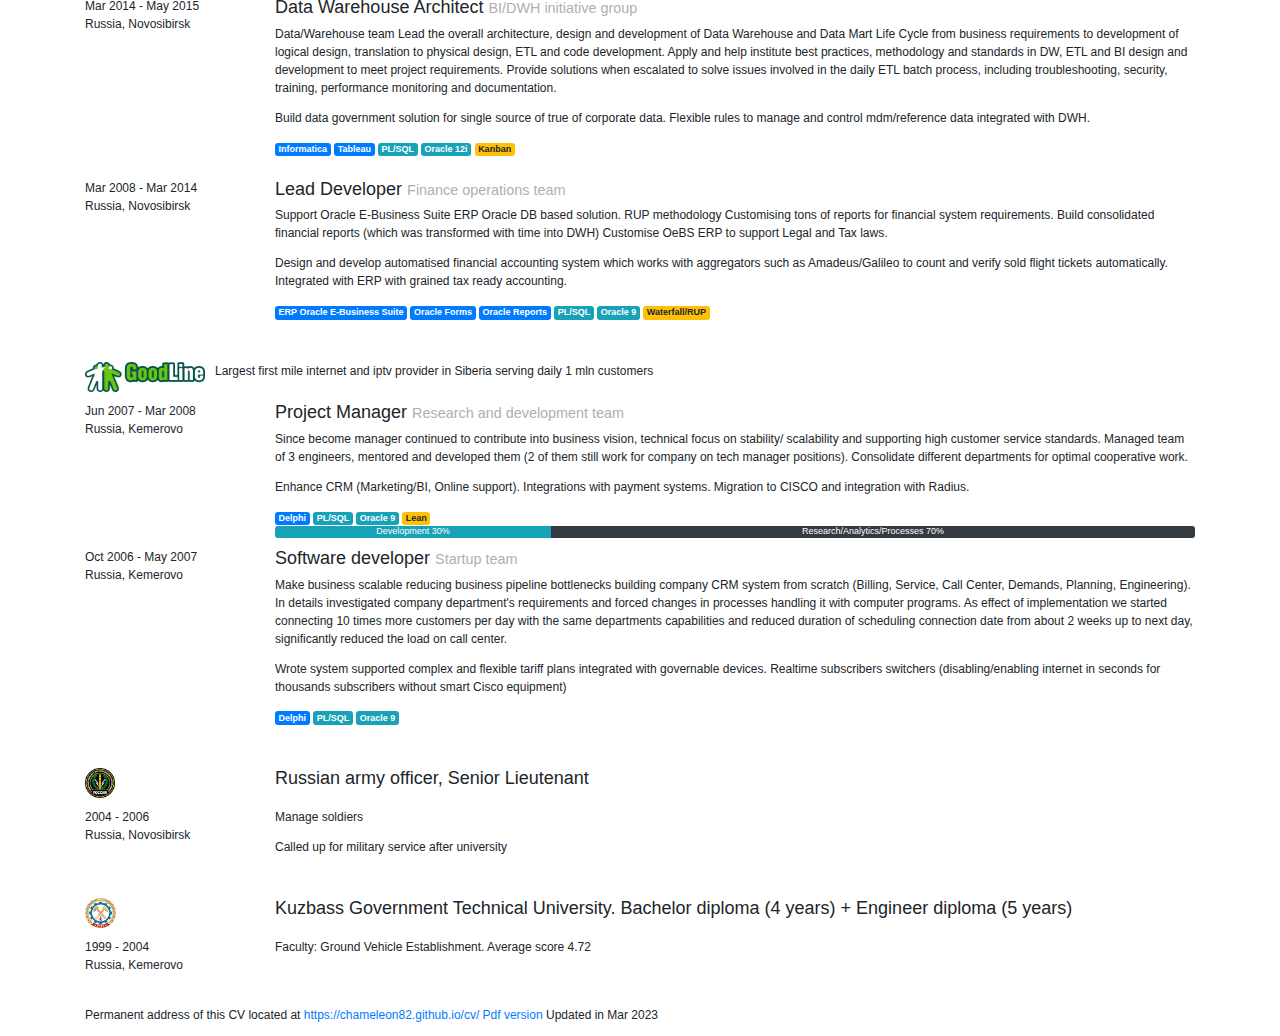
==== commit d5f2255f: "Update index.html" ====
--- a/cv/index.html
+++ b/cv/index.html
@@ -37,6 +37,7 @@
                     <br>Contributor to
                     <a target="swagger" href="https://github.com/swagger-api/swagger-codegen">Swagger</a>,
                     <a target="openapi-generator" href="https://openapi-generator.tech/">OpenApi</a>,
+                    <a target="opentelemetry" href="https://github.com/open-telemetry">OpenTelemetry</a>,
                     Sbt plugins
                 </p>
                 <i class="fab fa-linkedin"></i> <a target="linkedin"
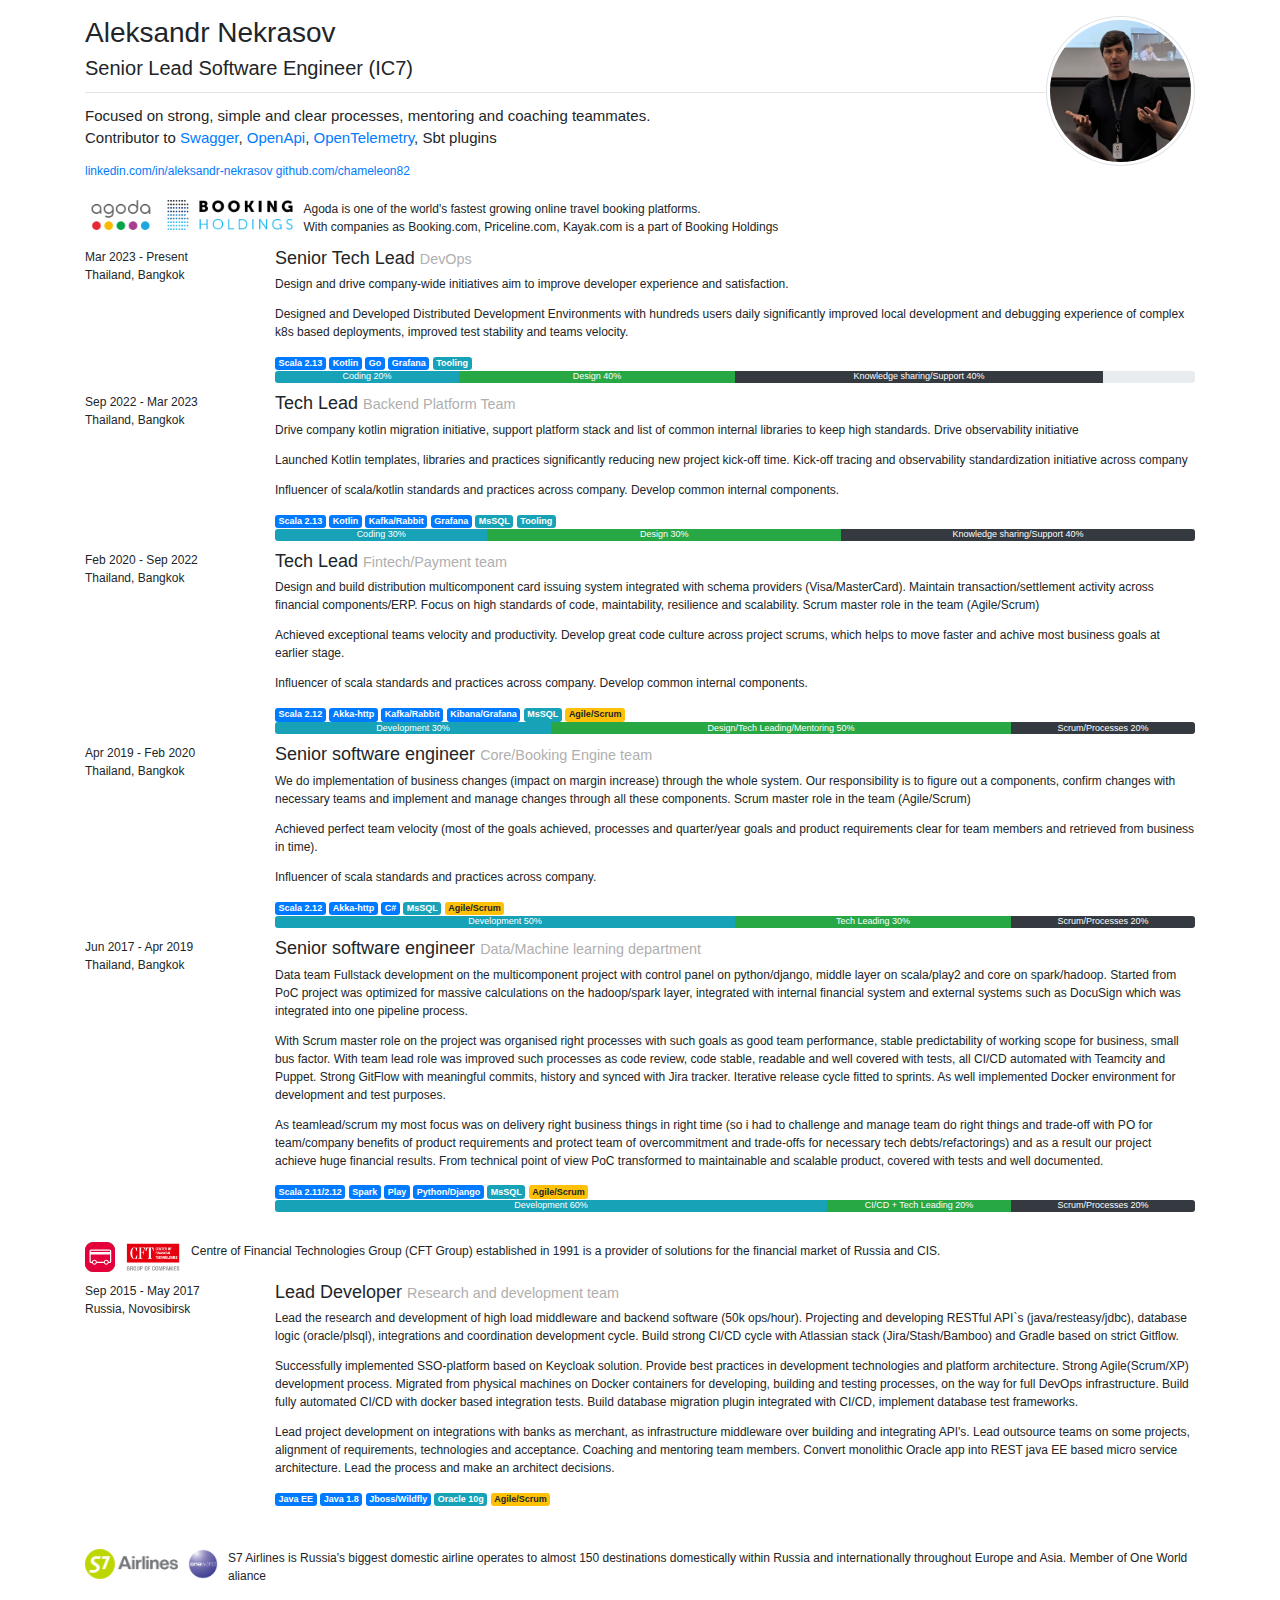
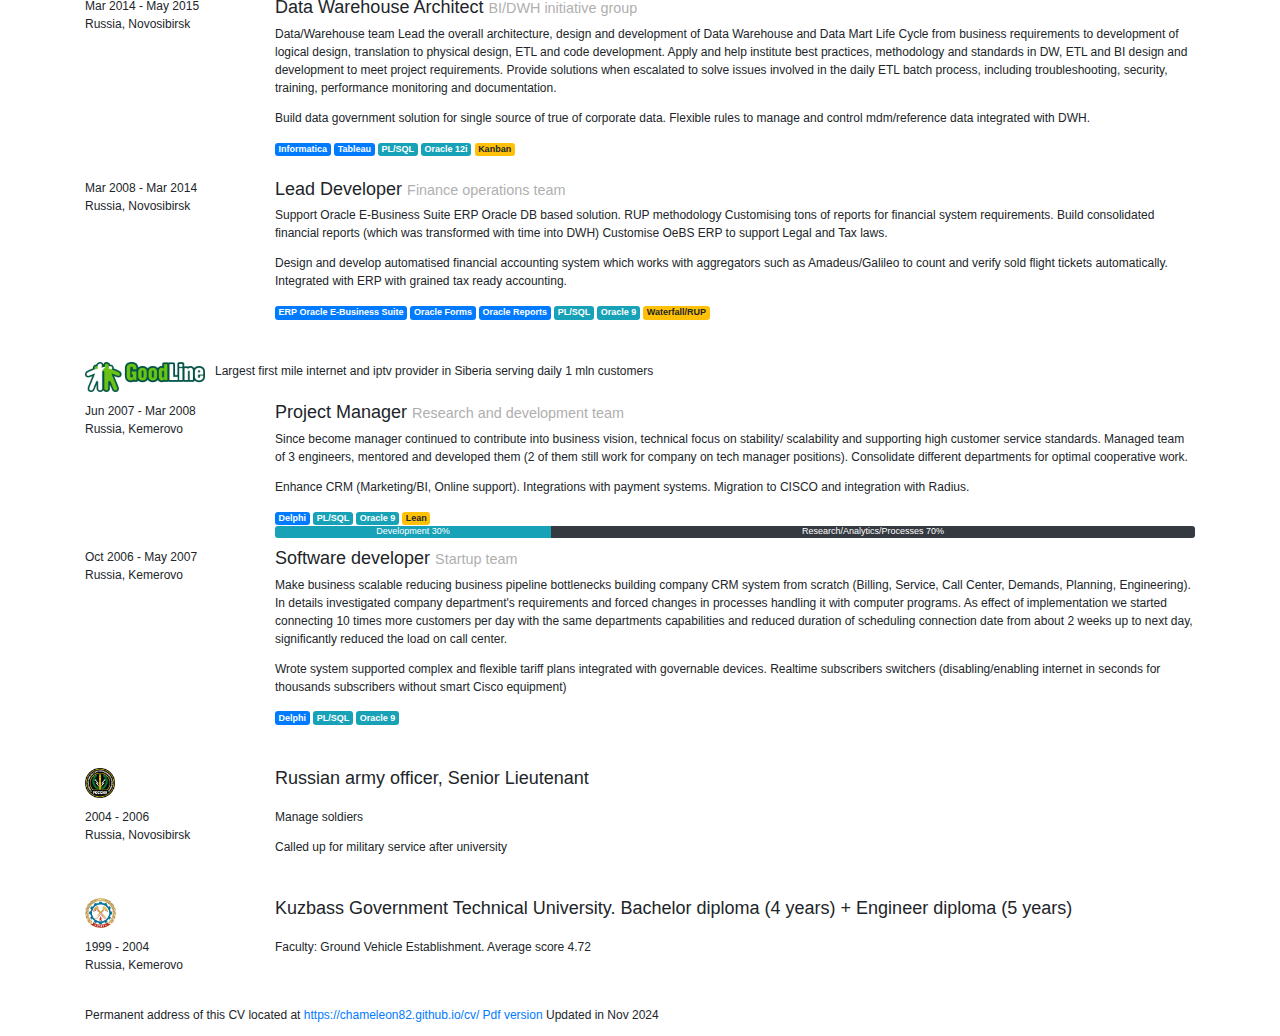
==== commit ac7270a8: "Update index.html" ====
--- a/cv/index.html
+++ b/cv/index.html
@@ -514,7 +514,7 @@
     <p>
         Permanent address of this CV located at <a href="https://chameleon82.github.io/cv/">https://chameleon82.github.io/cv/</a>
         <a href="https://chameleon82.github.io/cv/Aleksandr-Nekrasov-CV.pdf">Pdf version</a>
-        Updated in Mar 2023
+        Updated in Nov 2024
     </p>
 </div>
 </body>
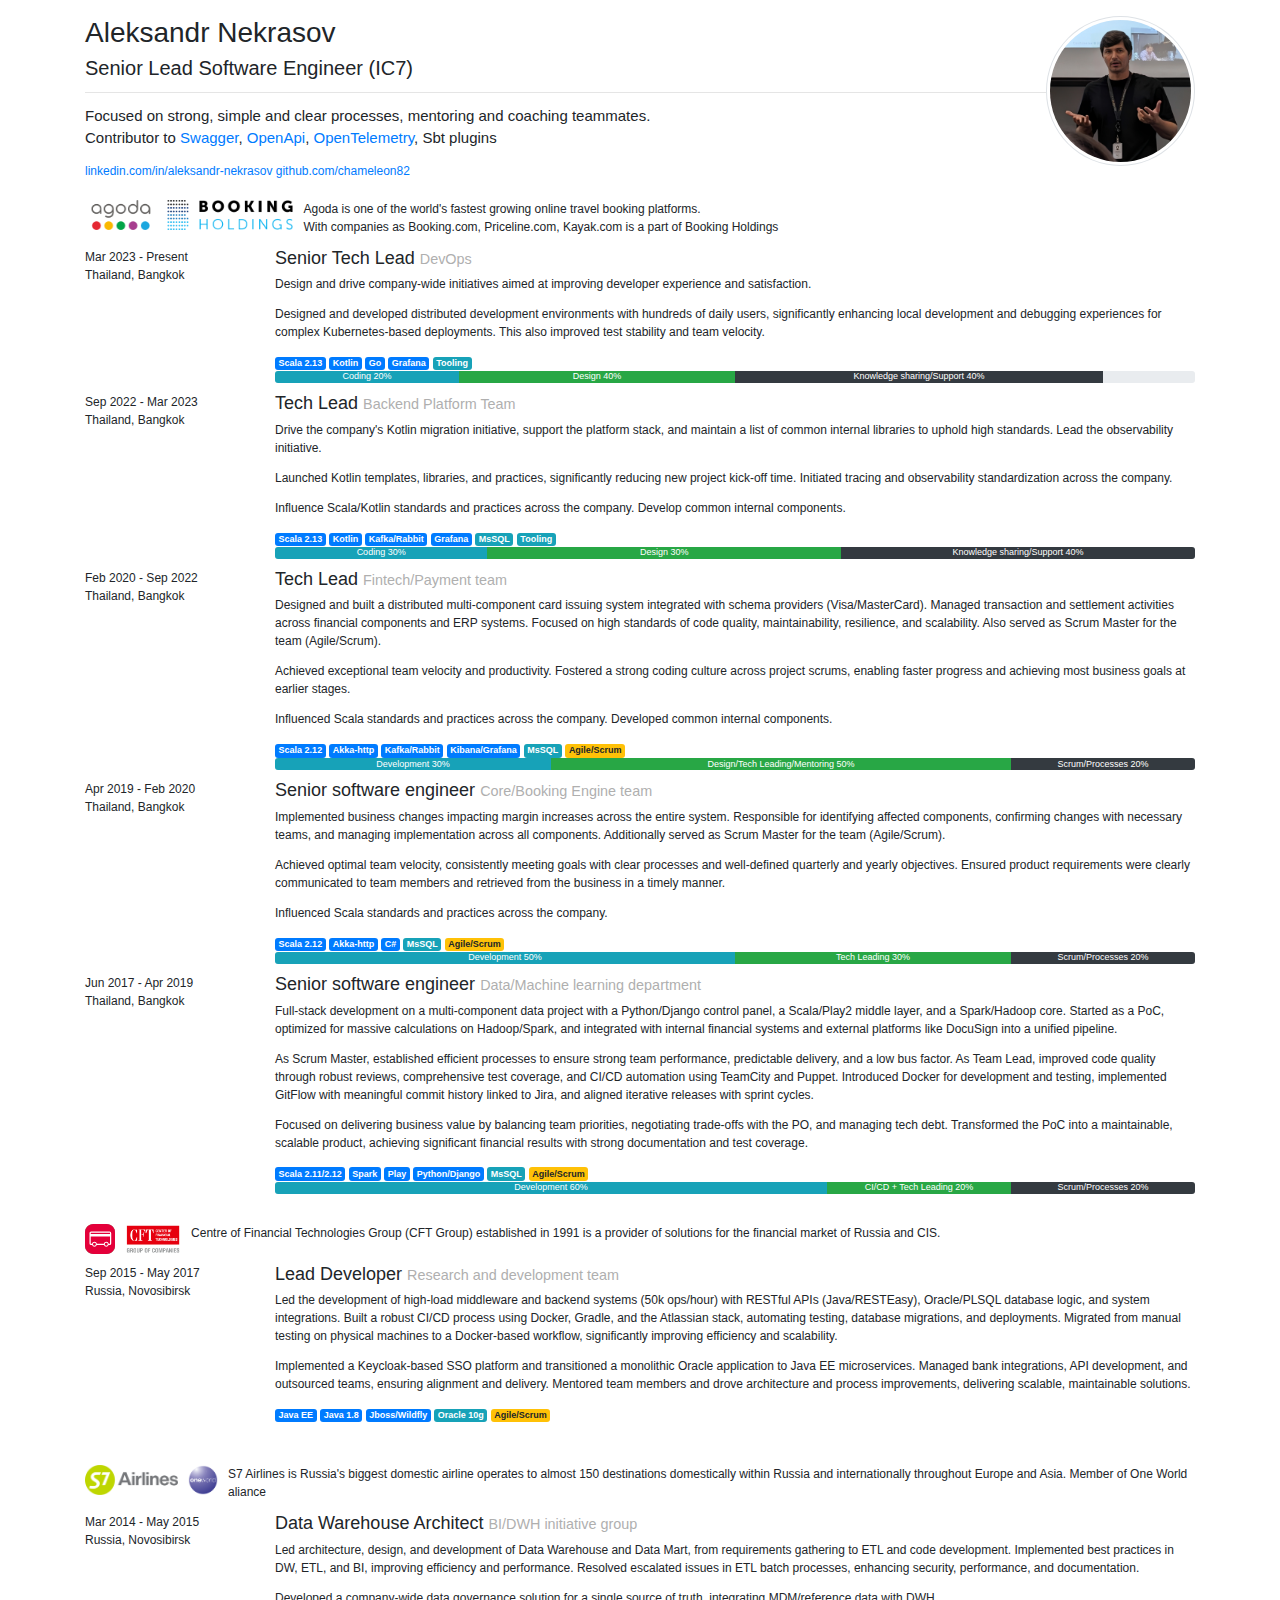
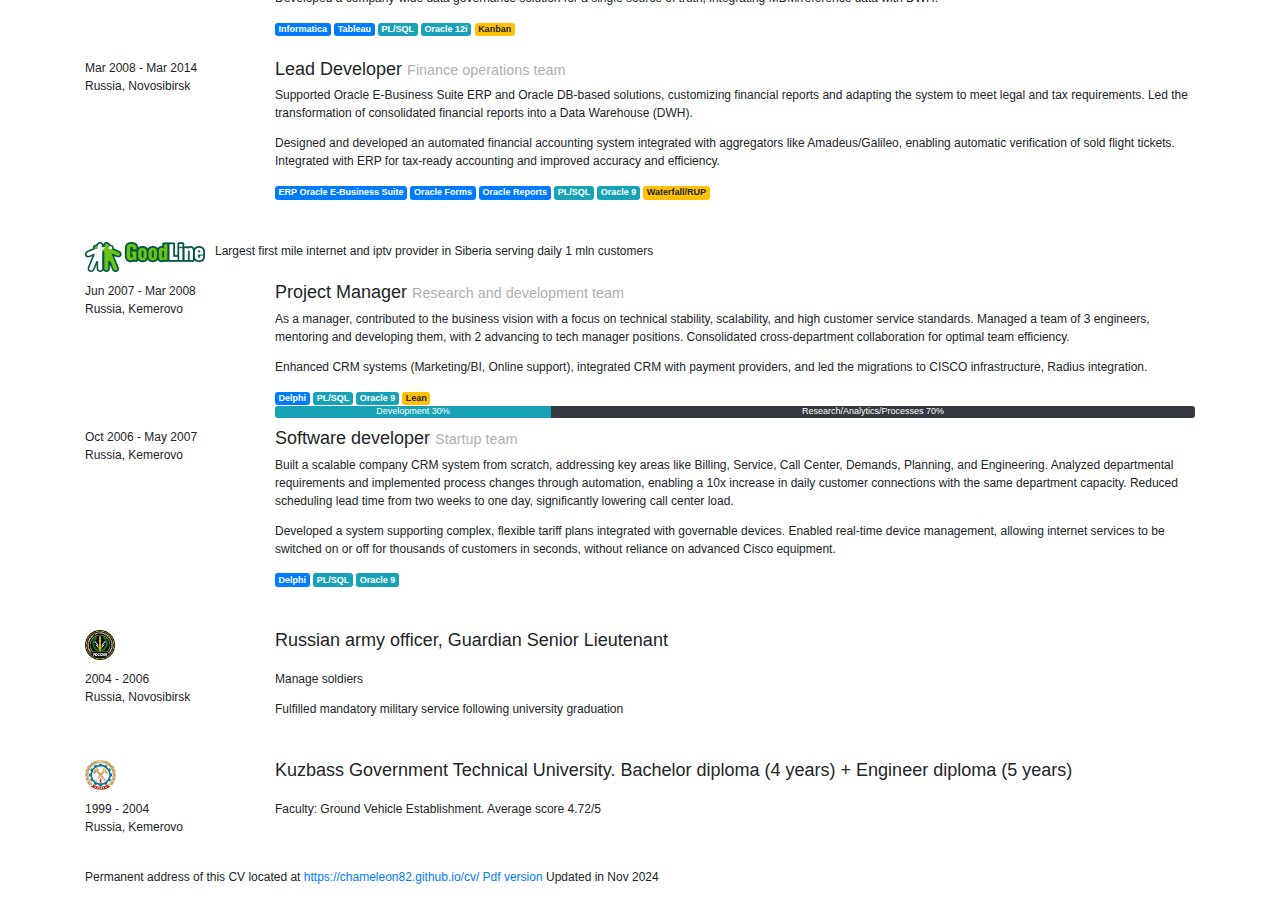
==== commit c52e0284: "Update index.html" ====
--- a/cv/index.html
+++ b/cv/index.html
@@ -71,9 +71,9 @@
             <div class="col-10">
                 <h3>Senior Tech Lead <span class="team">DevOps</span></h3>
                 <p>
-                    Design and drive company-wide initiatives aim to improve developer experience and satisfaction.
-                </p><p>
-                    Designed and Developed Distributed Development Environments with hundreds users daily significantly improved local development and debugging experience of complex k8s based deployments, improved test stability and teams velocity.
+                    Design and drive company-wide initiatives aimed at improving developer experience and satisfaction.
+                </p><p>
+                    Designed and developed distributed development environments with hundreds of daily users, significantly enhancing local development and debugging experiences for complex Kubernetes-based deployments. This also improved test stability and team velocity.
                 </p>
                 <span class="badge badge-primary">Scala 2.13</span>
                 <span class="badge badge-primary">Kotlin</span>
@@ -102,16 +102,12 @@
             <div class="col-10">
                 <h3>Tech Lead <span class="team">Backend Platform Team</span></h3>
                 <p>
-                    Drive company kotlin migration initiative, support platform stack and list of common internal
-                    libraries to keep high standards. Drive observability initiative
-                </p>
-                <p>
-                    Launched Kotlin templates, libraries and practices significantly reducing new project kick-off time.
-                    Kick-off tracing and observability standardization initiative across company
-                </p>
-                <p>
-                    Influencer of scala/kotlin standards and practices across company. Develop common internal
-                    components.
+                    
+                    Drive the company's Kotlin migration initiative, support the platform stack, and maintain a list of common internal libraries to uphold high standards. Lead the observability initiative.
+                </p><p>
+                    Launched Kotlin templates, libraries, and practices, significantly reducing new project kick-off time. Initiated tracing and observability standardization across the company.
+                </p><p>
+                    Influence Scala/Kotlin standards and practices across the company. Develop common internal components.
                 </p>
                 <span class="badge badge-primary">Scala 2.13</span>
                 <span class="badge badge-primary">Kotlin</span>
@@ -141,19 +137,11 @@
             <div class="col-10">
                 <h3>Tech Lead <span class="team">Fintech/Payment team</span></h3>
                 <p>
-                    Design and build distribution multicomponent card issuing system integrated with schema providers
-                    (Visa/MasterCard).
-                    Maintain transaction/settlement activity across financial components/ERP.
-                    Focus on high standards of code, maintability, resilience and scalability.
-                    Scrum master role in the team (Agile/Scrum)
-                </p>
-                <p>
-                    Achieved exceptional teams velocity and productivity. Develop great code culture across project
-                    scrums,
-                    which helps to move faster and achive most business goals at earlier stage.
-                </p>
-                <p>
-                    Influencer of scala standards and practices across company. Develop common internal components.
+                   Designed and built a distributed multi-component card issuing system integrated with schema providers (Visa/MasterCard). Managed transaction and settlement activities across financial components and ERP systems. Focused on high standards of code quality, maintainability, resilience, and scalability. Also served as Scrum Master for the team (Agile/Scrum).
+                </p><p>
+                   Achieved exceptional team velocity and productivity. Fostered a strong coding culture across project scrums, enabling faster progress and achieving most business goals at earlier stages.
+                </p><p>
+                   Influenced Scala standards and practices across the company. Developed common internal components.
                 </p>
                 <span class="badge badge-primary">Scala 2.12</span> <span class="badge badge-primary">Akka-http</span>
                 <span class="badge badge-primary">Kafka/Rabbit</span> <span
@@ -183,17 +171,11 @@
             <div class="col-10">
                 <h3>Senior software engineer <span class="team">Core/Booking Engine team</span></h3>
                 <p>
-                    We do implementation of business changes (impact on margin increase) through the whole system. Our
-                    responsibility is to figure out a components, confirm changes with necessary teams and implement and
-                    manage changes through all these components.
-                    Scrum master role in the team (Agile/Scrum)
-                </p>
-                <p>
-                    Achieved perfect team velocity (most of the goals achieved, processes and quarter/year goals and
-                    product requirements clear for team members and retrieved from business in time).
-                </p>
-                <p>
-                    Influencer of scala standards and practices across company.
+                   Implemented business changes impacting margin increases across the entire system. Responsible for identifying affected components, confirming changes with necessary teams, and managing implementation across all components. Additionally served as Scrum Master for the team (Agile/Scrum).
+                </p><p>
+                   Achieved optimal team velocity, consistently meeting goals with clear processes and well-defined quarterly and yearly objectives. Ensured product requirements were clearly communicated to team members and retrieved from the business in a timely manner.
+                </p><p>
+                   Influenced Scala standards and practices across the company.
                 </p>
                 <span class="badge badge-primary">Scala 2.12</span> <span class="badge badge-primary">Akka-http</span>
                 <span class="badge badge-primary">C#</span> <span class="badge badge-info">MsSQL</span>
@@ -221,28 +203,11 @@
             <div class="col-10">
                 <h3>Senior software engineer <span class="team">Data/Machine learning department</span></h3>
                 <p>
-                    Data team
-                    Fullstack development on the multicomponent project with control panel on python/django, middle
-                    layer on scala/play2 and core on spark/hadoop.
-                    Started from PoC project was optimized for massive calculations on the hadoop/spark layer,
-                    integrated with internal financial system and external systems such as DocuSign which was integrated
-                    into one pipeline process.
-                </p>
-                <p>
-                    With Scrum master role on the project was organised right processes with such goals as good team
-                    performance, stable predictability of working scope for business, small bus factor.
-                    With team lead role was improved such processes as code review, code stable, readable and well
-                    covered with tests, all CI/CD automated with Teamcity and Puppet. Strong GitFlow with meaningful
-                    commits, history and synced with Jira tracker. Iterative release cycle fitted to sprints.
-                    As well implemented Docker environment for development and test purposes.
-                </p>
-                <p>
-                    As teamlead/scrum my most focus was on delivery right business things in right time (so i had to
-                    challenge and manage team do right things and trade-off with PO for team/company benefits of product
-                    requirements and protect team of overcommitment and trade-offs for necessary tech
-                    debts/refactorings) and as a result our project achieve huge financial results. From technical point
-                    of view PoC transformed to maintainable and scalable product, covered with tests and well
-                    documented.
+                    Full-stack development on a multi-component data project with a Python/Django control panel, a Scala/Play2 middle layer, and a Spark/Hadoop core. Started as a PoC, optimized for massive calculations on Hadoop/Spark, and integrated with internal financial systems and external platforms like DocuSign into a unified pipeline.
+                </p><p>
+                    As Scrum Master, established efficient processes to ensure strong team performance, predictable delivery, and a low bus factor. As Team Lead, improved code quality through robust reviews, comprehensive test coverage, and CI/CD automation using TeamCity and Puppet. Introduced Docker for development and testing, implemented GitFlow with meaningful commit history linked to Jira, and aligned iterative releases with sprint cycles.
+                </p><p>
+                    Focused on delivering business value by balancing team priorities, negotiating trade-offs with the PO, and managing tech debt. Transformed the PoC into a maintainable, scalable product, achieving significant financial results with strong documentation and test coverage.
                 </p>
                 <span class="badge badge-primary">Scala 2.11/2.12</span> <span class="badge badge-primary">Spark</span>
                 <span class="badge badge-primary">Play</span> <span class="badge badge-primary">Python/Django</span>
@@ -289,26 +254,13 @@
             <div class="col-10">
                 <h3>Lead Developer <span class="team">Research and development team</span></h3>
                 <p>
-                    Lead the research and development of high load middleware and backend software (50k ops/hour).
-                    Projecting and developing RESTful API`s (java/resteasy/jdbc), database logic (oracle/plsql),
-                    integrations and coordination development cycle. Build strong CI/CD cycle with Atlassian stack
-                    (Jira/Stash/Bamboo) and Gradle based on strict Gitflow.
-                </p>
-                <p>
-                    Successfully implemented SSO-platform based on Keycloak solution. Provide best practices in
-                    development technologies and platform architecture. Strong Agile(Scrum/XP) development process.
-                    Migrated from physical machines on Docker containers for developing, building and testing processes,
-                    on the way for full DevOps infrastructure. Build fully automated CI/CD with docker based
-                    integration tests.
-                    Build database migration plugin integrated with CI/CD, implement database test frameworks.
-                </p>
-                <p>
-                    Lead project development on integrations with banks as merchant, as infrastructure middleware
-                    over building and integrating API's.
-                    Lead outsource teams on some projects, alignment of requirements, technologies and acceptance.
-                    Coaching and mentoring team members.
-                    Convert monolithic Oracle app into REST java EE based micro service architecture.
-                    Lead the process and make an architect decisions.
+                    Led the development of high-load middleware and backend systems (50k ops/hour) with RESTful APIs (Java/RESTEasy), Oracle/PLSQL database logic, and system integrations.
+                    Built a robust CI/CD process using Docker, Gradle, and the Atlassian stack, automating testing, database migrations, and deployments. 
+                    Migrated from manual testing on physical machines to a Docker-based workflow, significantly improving efficiency and scalability.
+                </p><p>
+                    Implemented a Keycloak-based SSO platform and transitioned a monolithic Oracle application to Java EE microservices. 
+                    Managed bank integrations, API development, and outsourced teams, ensuring alignment and delivery. 
+                    Mentored team members and drove architecture and process improvements, delivering scalable, maintainable solutions.
                 </p>
                 <p>
                     <span class="badge badge-primary">Java EE</span> <span class="badge badge-primary">Java 1.8</span>
@@ -345,17 +297,10 @@
             <div class="col-10">
                 <h3>Data Warehouse Architect <span class="team">BI/DWH initiative group</span></h3>
                 <p>
-                    Data/Warehouse team
-                    Lead the overall architecture, design and development of Data Warehouse and Data Mart Life Cycle
-                    from business requirements to development of logical design, translation to physical design, ETL and
-                    code development. Apply and help institute best practices, methodology and standards in DW, ETL and
-                    BI design and development to meet project requirements. Provide solutions when escalated to solve
-                    issues involved in the daily ETL batch process, including troubleshooting, security, training,
-                    performance monitoring and documentation.
-                </p>
-                <p>
-                    Build data government solution for single source of true of corporate data. Flexible
-                    rules to manage and control mdm/reference data integrated with DWH.
+                    Led architecture, design, and development of Data Warehouse and Data Mart, from requirements gathering to ETL and code development. 
+                    Implemented best practices in DW, ETL, and BI, improving efficiency and performance. Resolved escalated issues in ETL batch processes, enhancing security, performance, and documentation.
+                </p><p>
+                    Developed a company-wide data governance solution for a single source of truth, integrating MDM/reference data with DWH.
                 </p>
                 <p>
                     <span class="badge badge-primary">Informatica</span> <span
@@ -374,15 +319,9 @@
                 <div>
                     <h3>Lead Developer <span class="team">Finance operations team</span></h3>
                     <p>
-                        Support Oracle E-Business Suite ERP Oracle DB based solution. RUP methodology
-                        Customising tons of reports for financial system requirements.
-                        Build consolidated financial reports (which was transformed with time into DWH)
-                        Customise OeBS ERP to support Legal and Tax laws.
-                    </p>
-                    <p>
-                        Design and develop automatised financial accounting system which works with aggregators such as
-                        Amadeus/Galileo to count and verify sold flight tickets automatically. Integrated with ERP with
-                        grained tax ready accounting.
+                        Supported Oracle E-Business Suite ERP and Oracle DB-based solutions, customizing financial reports and adapting the system to meet legal and tax requirements. Led the transformation of consolidated financial reports into a Data Warehouse (DWH).
+                    </p><p>
+                        Designed and developed an automated financial accounting system integrated with aggregators like Amadeus/Galileo, enabling automatic verification of sold flight tickets. Integrated with ERP for tax-ready accounting and improved accuracy and efficiency.
                     </p>
                     <p>
                         <span class="badge badge-primary">ERP Oracle E-Business Suite</span> <span
@@ -415,13 +354,10 @@
             <div class="col-10">
                 <h3>Project Manager <span class="team">Research and development team</span></h3>
                 <p>
-                    Since become manager continued to contribute into business vision, technical focus on stability/
-                    scalability and supporting high customer service standards. Managed team of 3 engineers,
-                    mentored and developed them (2 of them still work for company on tech manager positions).
-                    Consolidate different departments for optimal cooperative work.</p>
-                <p>
-                    Enhance CRM (Marketing/BI, Online support). Integrations with payment systems. Migration
-                    to CISCO and integration with Radius.
+                    As a manager, contributed to the business vision with a focus on technical stability, scalability, and high customer service standards.
+                    Managed a team of 3 engineers, mentoring and developing them, with 2 advancing to tech manager positions. Consolidated cross-department collaboration for optimal team efficiency.
+                </p><p>
+                    Enhanced CRM systems (Marketing/BI, Online support), integrated CRM with payment providers, and led the migrations to CISCO infrastructure, Radius integration.
                 </p>
                 <span class="badge badge-primary">Delphi</span>
                 <span class="badge badge-info">PL/SQL</span> <span class="badge badge-info">Oracle 9</span>
@@ -444,17 +380,11 @@
             <div class="col-10">
                 <h3>Software developer <span class="team">Startup team</span></h3>
                 <p>
-                    Make business scalable reducing business pipeline bottlenecks building company CRM system from
-                    scratch (Billing, Service, Call Center, Demands, Planning, Engineering).
-                    In details investigated company department's requirements and forced changes in processes handling
-                    it with computer programs. As effect of implementation we started connecting 10 times more customers
-                    per day with the same departments capabilities and reduced duration of scheduling connection date
-                    from about 2 weeks up to next day, significantly reduced the load on call center.
-                </p>
-                <p>
-                    Wrote system supported complex and flexible tariff plans integrated with governable devices.
-                    Realtime subscribers switchers (disabling/enabling internet in seconds for
-                    thousands subscribers without smart Cisco equipment)
+                    Built a scalable company CRM system from scratch, addressing key areas like Billing, Service, Call Center, Demands, Planning, and Engineering. 
+                    Analyzed departmental requirements and implemented process changes through automation, enabling a 10x increase in daily customer connections with the same department capacity. Reduced scheduling lead time from two weeks to one day, significantly lowering call center load.
+                </p><p>
+                    Developed a system supporting complex, flexible tariff plans integrated with governable devices. 
+                    Enabled real-time device management, allowing internet services to be switched on or off for thousands of customers in seconds, without reliance on advanced Cisco equipment.
                 </p>
                 <p>
                     <span class="badge badge-primary">Delphi</span>
@@ -472,7 +402,7 @@
                 </div>
             </div>
             <div class="col-10">
-                <h3>Russian army officer, Senior Lieutenant</h3>
+                <h3>Russian army officer, Guardian Senior Lieutenant</h3>
             </div>
         </div>
         <div class="row">
@@ -482,7 +412,7 @@
             </div>
             <div class="col-10">
                 <p>Manage soldiers</p>
-                <p>Called up for military service after university</p>
+                <p>Fulfilled mandatory military service following university graduation</p>
             </div>
         </div>
     </section>
@@ -506,7 +436,7 @@
                     <i class="fas fa-map-marker-alt"></i> Russia, Kemerovo</p>
             </div>
             <div class="col-10">
-                <p>Faculty: Ground Vehicle Establishment. Average score 4.72</p>
+                <p>Faculty: Ground Vehicle Establishment. Average score 4.72/5</p>
             </div>
         </div>
     </section>
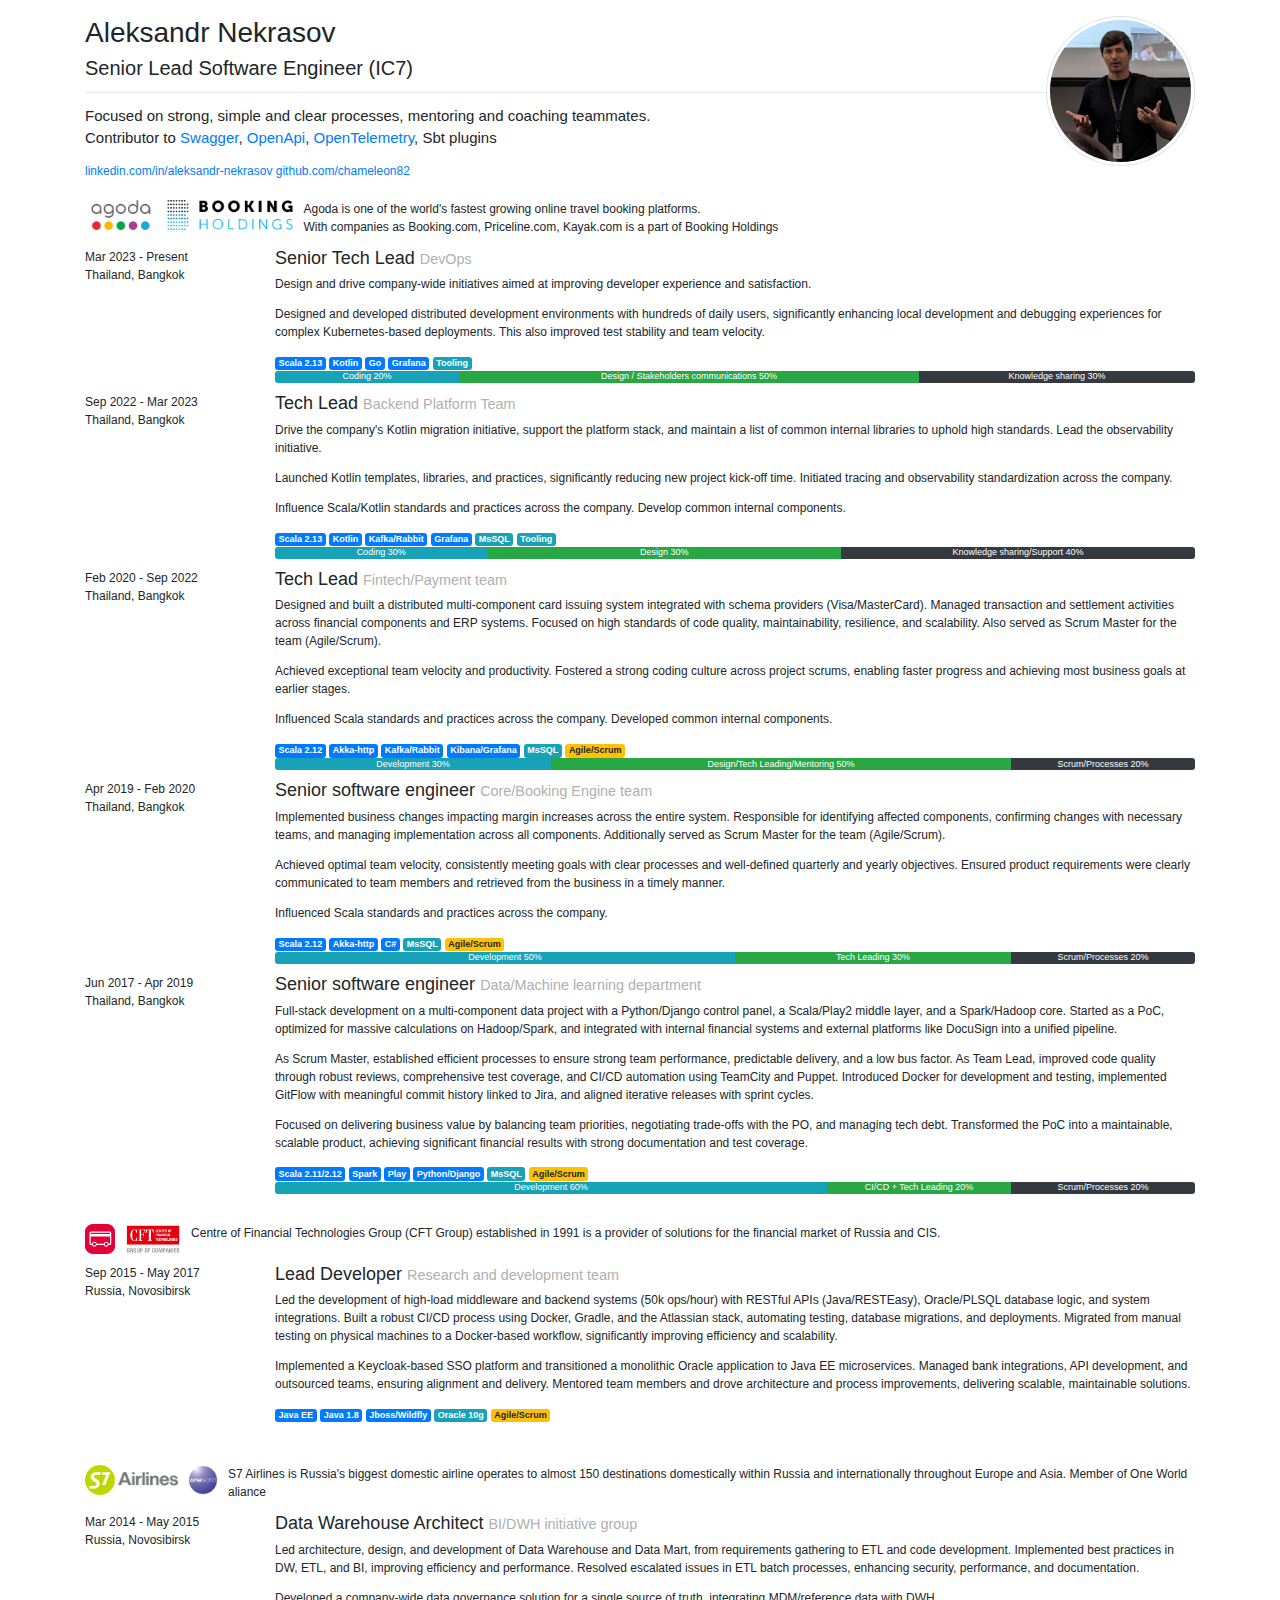
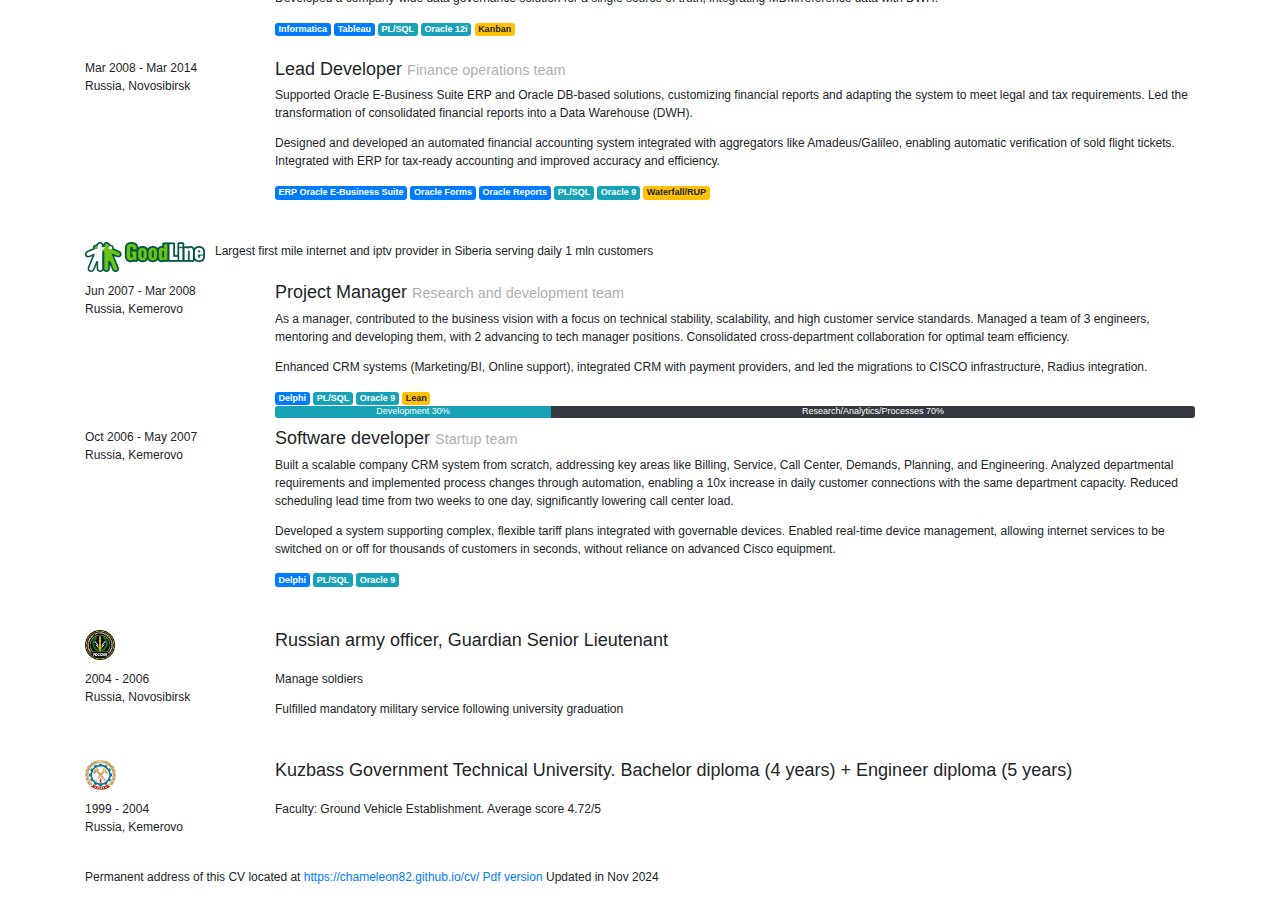
==== commit 804968f9: "Update index.html" ====
--- a/cv/index.html
+++ b/cv/index.html
@@ -85,11 +85,11 @@
                     <div class="progress-bar bg-info" role="progressbar" style="width: 20%" aria-valuenow="20"
                          aria-valuemin="0" aria-valuemax="100">Coding 20%
                     </div>
-                    <div class="progress-bar bg-success" role="progressbar" style="width: 30%" aria-valuenow="30"
-                         aria-valuemin="0" aria-valuemax="100">Design 40%
-                    </div>
-                    <div class="progress-bar bg-dark" role="progressbar" style="width: 40%" aria-valuenow="40"
-                         aria-valuemin="0" aria-valuemax="100">Knowledge sharing/Support 40%
+                    <div class="progress-bar bg-success" role="progressbar" style="width: 50%" aria-valuenow="50"
+                         aria-valuemin="0" aria-valuemax="100">Design / Stakeholders communications 50%
+                    </div>
+                    <div class="progress-bar bg-dark" role="progressbar" style="width: 30%" aria-valuenow="30"
+                         aria-valuemin="0" aria-valuemax="100">Knowledge sharing 30%
                     </div>
                 </div>
             </div>
